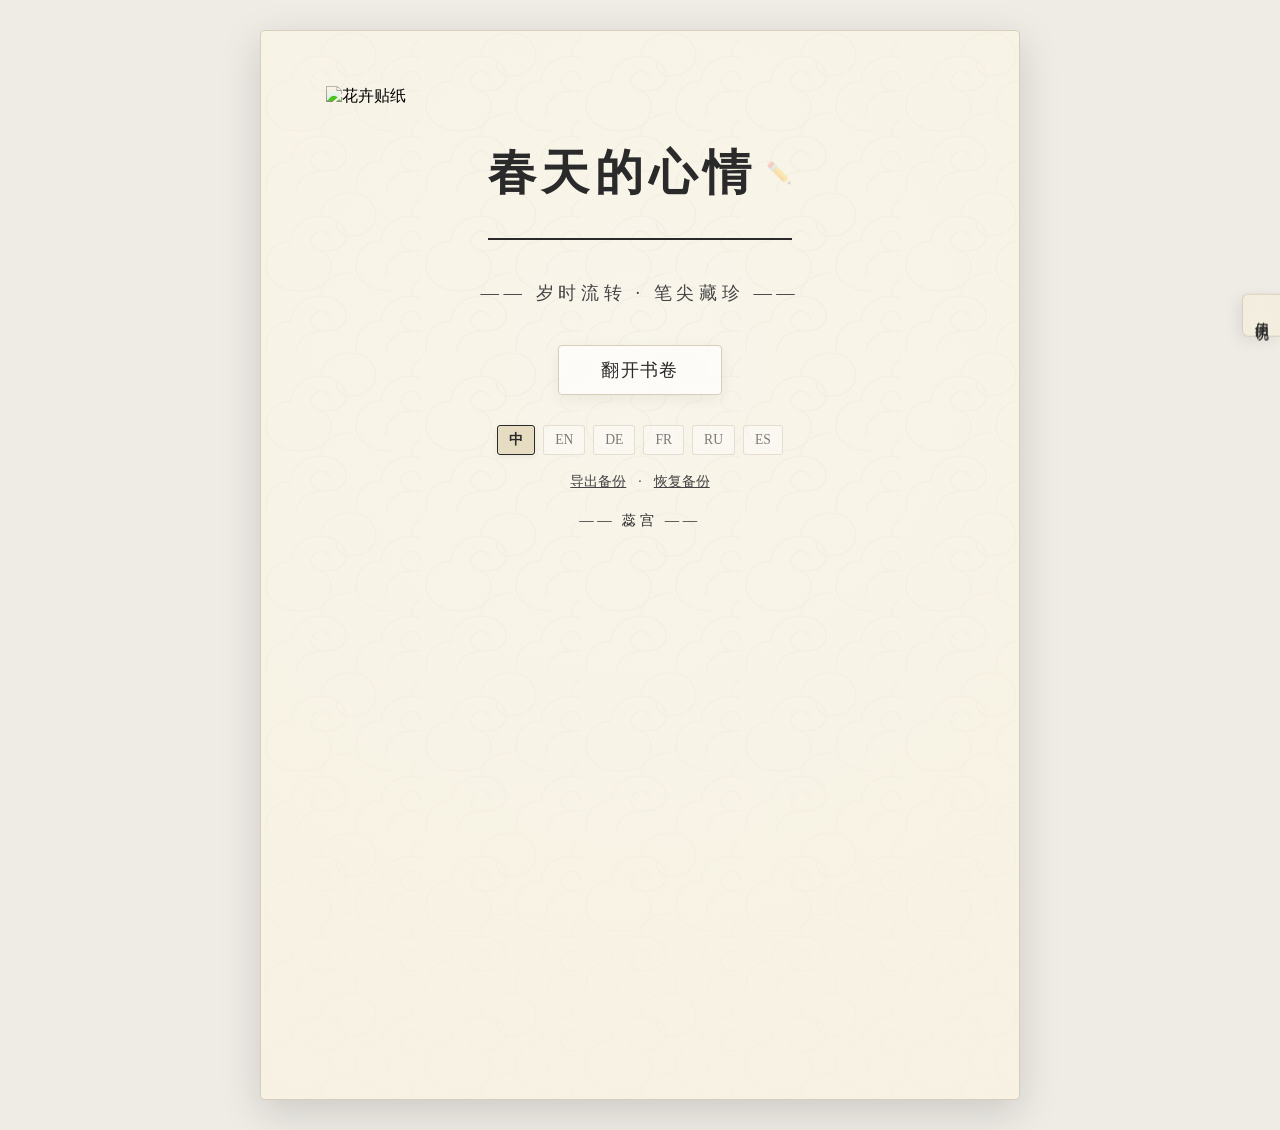
==== index.html @ 0d2e0e18 "Update print statement from 'Hello' to 'Goodbye'" ====
<!DOCTYPE html>
<html lang="zh-CN">
<head>
<link rel="manifest" href="manifest.json">
<meta name="theme-color" content="#F4EEDC">
<meta name="apple-mobile-web-app-capable" content="yes">
<meta name="apple-mobile-web-app-status-bar-style" content="black-translucent">
    <meta charset="UTF-8">
    <meta name="viewport" content="width=device-width, initial-scale=1.0">
    <title>春天的心情 · 蕊宫</title>

    <style>
:root {
    --bg-goose-yellow: #F4EEDC; 
    --text-ink: #333333;
    --sub-text: #444444;
    --line-color: #D8CEBC;
    --primary-color: #2A2A2A;
}

        body {
            background-color: #EFECE6;
            margin: 0;
            padding: 30px 20px;
            font-family: "Noto Serif SC", "Source Han Serif SC", "Songti SC", "SimSun", "Georgia", "Times New Roman", serif;
            display: flex;
            flex-direction: column;
            align-items: center;
            min-height: 100vh;
        }

        .book-sheet {
            width: 100%;
            max-width: 760px;
            min-height: 1070px;
            background-color: var(--bg-goose-yellow) !important;
            background-image: 
                radial-gradient(circle at 50% 30%, rgba(255,255,255,0.4) 0%, rgba(247,242,227,0.85) 100%),
                url("data:image/svg+xml,%3Csvg xmlns='http://www.w3.org/2000/svg' width='160' height='160' viewBox='0 0 160 160'%3E%3Cg fill='none' stroke='%23D8CEBC' stroke-width='1.2' stroke-linecap='round' stroke-linejoin='round' opacity='0.4'%3E%3Cpath d='M30,50 C30,35 45,25 60,25 C75,25 85,35 85,45 C85,55 75,60 65,60 C55,60 50,55 50,50 C50,45 55,40 60,40 C65,40 70,45 70,50 M30,50 C15,50 5,60 5,75 C5,90 20,100 40,100 C60,100 70,90 70,75 C70,68 65,62 60,60 M60,25 C60,10 75,2 90,2 C105,2 115,12 115,25 M115,25 C115,35 105,45 90,45 C80,45 75,38 75,30'/%3E%3Cpath d='M120,130 C120,115 135,105 150,105 C165,105 175,115 175,125 C175,135 165,140 155,140 C145,140 140,135 140,130 C140,125 145,120 150,120 C155,120 160,125 160,130 M120,130 C105,130 95,140 95,155 C95,170 110,180 130,180 M150,105 C150,90 165,82 180,82 M150,140 C135,140 125,150 125,165'/%3E%3Cpath d='M120,50 C120,35 135,25 150,25 C165,25 175,35 175,45 C175,55 165,60 155,60 C145,60 140,55 140,50 C140,45 145,40 150,40 C155,40 160,45 160,50 M120,50 C105,50 95,60 95,75 C95,90 110,100 130,100 M150,25 C150,10 165,2 180,2 M150,60 C135,60 125,70 125,85'/%3E%3Cpath d='M30,130 C30,115 45,105 60,105 C75,105 85,115 85,125 C85,135 75,140 65,140 C55,140 50,135 50,130 C50,125 55,120 60,120 C65,120 70,125 70,130 M30,130 C15,130 5,140 5,155 C5,170 20,180 40,180 M60,105 C60,90 75,82 90,82 M60,140 C45,140 35,150 35,165'/%3E%3C/g%3E%3C/svg%3E");
            background-repeat: repeat;
            padding: 55px 65px;
            box-shadow: 0 12px 40px rgba(0, 0, 0, 0.15);
            border: 1px solid var(--line-color);
            position: relative;
            box-sizing: border-box;
            overflow: hidden;
            display: flex;
            flex-direction: column;
            border-radius: 4px;
        }

        .page {
            position: absolute;
            top: 0;
            left: 0;
            width: 100%;
            height: 100%;
            padding: 55px 65px;
            box-sizing: border-box;
            display: none;
            flex-direction: column;
            z-index: 2;
            background: transparent;
        }

        .page.active {
            display: flex;
        }

        .corner-flower-sticker {
            position: absolute;
            pointer-events: none;
            z-index: 10;
            mix-blend-mode: multiply;
            filter: contrast(135%) brightness(108%);
            transition: all 0.3s ease;
        }

        .pos-top-right { top: -35px; right: -35px; width: 460px; transform: rotate(0deg); }
        .pos-top-left { top: -35px; left: -35px; width: 460px; transform: scaleX(-1); }
        .pos-bottom-right { bottom: -35px; right: -35px; width: 460px; transform: scaleY(-1); }
        .pos-bottom-left { bottom: -35px; left: -35px; width: 460px; transform: scale(-1, -1); }

        .cover-page {
            justify-content: center;
            align-items: center;
            text-align: center;
            position: relative;
        }

        .lang-switcher-bottom {
            margin-top: 30px;
            display: flex;
            gap: 8px;
            justify-content: center;
            z-index: 20;
        }
        
        .lang-btn {
            background: rgba(255, 255, 255, 0.35);
            border: 1px solid rgba(216, 206, 188, 0.6);
            padding: 5px 11px;
            font-size: 0.85rem;
            cursor: pointer;
            border-radius: 3px;
            font-family: inherit;
            color: rgba(68, 68, 68, 0.7);
            transition: all 0.2s;
        }
        .lang-btn:hover {
            background: rgba(255, 255, 255, 0.7);
            color: var(--primary-color);
        }
        .lang-btn.active {
            background: #E5DCC2;
            border-color: var(--primary-color);
            color: var(--primary-color);
            box-shadow: 0 2px 6px rgba(0,0,0,0.06);
            font-weight: 600;
        }

        .elegant-backup-bar {
            margin-top: 18px;
            display: flex;
            gap: 12px;
            justify-content: center;
            align-items: center;
            font-size: 0.85rem;
            z-index: 20;
            color: var(--sub-text);
        }
        .elegant-link {
            background: none;
            border: none;
            color: var(--sub-text);
            font-family: inherit;
            font-size: 0.85rem;
            cursor: pointer;
            text-decoration: underline;
            padding: 0;
            transition: opacity 0.2s;
        }
        .elegant-link:hover {
            opacity: 0.6;
        }

        .cover-title-wrapper {
            display: inline-flex;
            flex-direction: column;
            align-items: center;
            cursor: pointer;
            margin-bottom: 40px;
            padding-bottom: 10px;
            border-bottom: 2px solid var(--primary-color);
        }
        
        .cover-title-row {
            display: flex;
            align-items: center;
            gap: 10px;
        }

        .cover-title {
            font-size: 3rem;
            color: var(--primary-color);
            letter-spacing: 0.12em;
            font-weight: 600;
            outline: none;
            margin: 0;
        }

        .edit-pencil-icon {
            font-size: 1.3rem;
            opacity: 0.25;
            transition: opacity 0.3s ease, transform 0.3s ease;
        }
        .cover-title-wrapper:hover .edit-pencil-icon {
            opacity: 0.85;
            transform: scale(1.1);
        }

        .edit-hint-text {
            font-size: 0.8rem;
            color: var(--sub-text);
            opacity: 0;
            transform: translateY(-4px);
            transition: all 0.3s ease;
            letter-spacing: 0.08em;
            margin-top: 6px;
        }
        .cover-title-wrapper:hover .edit-hint-text {
            opacity: 0.8;
            transform: translateY(0);
        }

        .cover-subtitle {
            font-size: 1.15rem;
            color: var(--sub-text);
            letter-spacing: 0.25em;
            margin-bottom: 40px;
        }

        .btn-open {
            background-color: rgba(255, 255, 255, 0.65);
            backdrop-filter: blur(6px);
            -webkit-backdrop-filter: blur(6px);
            color: var(--primary-color);
            border: 1px solid var(--line-color);
            padding: 12px 42px;
            font-size: 1.1rem;
            font-family: inherit;
            border-radius: 4px;
            cursor: pointer;
            letter-spacing: 0.08em;
            box-shadow: 0 4px 15px rgba(0, 0, 0, 0.06);
            transition: all 0.3s ease;
        }
        .btn-open:hover { 
            background-color: rgba(255, 255, 255, 0.9); 
            border-color: var(--primary-color);
            box-shadow: 0 6px 20px rgba(0, 0, 0, 0.1);
        }

        .page-nav {
            display: flex;
            justify-content: space-between;
            align-items: center;
            border-bottom: 1px solid var(--line-color);
            padding-bottom: 12px;
            margin-bottom: 15px;
            position: relative;
            z-index: 15;
        }
        .nav-title {
            font-size: 1.2rem;
            color: var(--primary-color);
            font-weight: 600;
        }
        .btn-link {
            background: none;
            border: none;
            color: var(--sub-text);
            font-family: inherit;
            font-size: 0.95rem;
            cursor: pointer;
            text-decoration: underline;
        }
        .btn-link:hover { opacity: 0.7; }

        .sticker-toggle-bar {
            display: flex;
            justify-content: space-between;
            align-items: center;
            background: rgba(255, 255, 255, 0.5);
            border: 1px dashed var(--line-color);
            padding: 6px 12px;
            border-radius: 4px;
            margin-bottom: 12px;
            font-size: 0.85rem;
            position: relative;
            z-index: 20;
        }
        .sticker-toolbar {
            background: rgba(255, 255, 255, 0.85);
            border: 1px solid var(--line-color);
            padding: 10px 14px;
            border-radius: 4px;
            margin-bottom: 15px;
            position: relative;
            z-index: 20;
            font-size: 0.85rem;
            box-shadow: 0 4px 12px rgba(0,0,0,0.06);
            display: none;
        }
        .sticker-toolbar.show {
            display: block;
        }
        .sticker-options {
            display: flex;
            gap: 6px;
            flex-wrap: wrap;
            margin-top: 8px;
        }
        .sticker-thumb {
            width: 32px;
            height: 32px;
            object-fit: cover;
            border: 1px solid var(--line-color);
            border-radius: 3px;
            cursor: pointer;
            opacity: 0.6;
            transition: all 0.2s;
        }
        .sticker-thumb.active, .sticker-thumb:hover {
            opacity: 1;
            border-color: var(--primary-color);
            transform: scale(1.1);
        }
        .pos-btn {
            background: none;
            border: 1px solid var(--line-color);
            padding: 2px 6px;
            border-radius: 3px;
            cursor: pointer;
            font-size: 0.8rem;
            font-family: inherit;
            color: var(--primary-color);
        }
        .pos-btn.active, .pos-btn:hover {
            background: rgba(255, 255, 255, 0.95);
            border-color: var(--primary-color);
        }

        .index-page-content {
            flex-grow: 1;
            overflow-y: auto;
            padding-right: 5px;
            position: relative;
            z-index: 15;
        }
        .index-actions {
            margin-bottom: 20px;
            display: flex;
            justify-content: space-between;
            align-items: center;
            position: relative;
            z-index: 15;
        }
        .btn-primary {
            background-color: rgba(255, 255, 255, 0.65);
            backdrop-filter: blur(6px);
            -webkit-backdrop-filter: blur(6px);
            color: var(--primary-color);
            border: 1px solid var(--line-color);
            padding: 8px 20px;
            border-radius: 4px;
            cursor: pointer;
            font-family: inherit;
            font-size: 0.95rem;
            box-shadow: 0 2px 8px rgba(0,0,0,0.06);
            transition: all 0.2s ease;
        }
        .btn-primary:hover { 
            background-color: rgba(255, 255, 255, 0.9); 
            border-color: var(--primary-color);
        }

        .diary-catalog-item {
            padding: 14px 18px;
            margin-bottom: 12px;
            background: rgba(255, 255, 255, 0.6);
            border: 1px solid var(--line-color);
            border-radius: 4px;
            display: flex;
            justify-content: space-between;
            align-items: center;
            cursor: pointer;
            transition: all 0.2s;
        }
        .diary-catalog-item:hover {
            background: rgba(255, 255, 255, 0.9);
            transform: translateY(-1px);
            border-color: var(--primary-color);
        }
        .catalog-date {
            font-weight: bold;
            color: var(--primary-color);
            font-size: 0.95rem;
        }
        .catalog-preview {
            color: var(--text-ink);
            font-size: 0.95rem;
            overflow: hidden;
            text-overflow: ellipsis;
            white-space: nowrap;
            max-width: 380px;
            margin-left: 20px;
            flex-grow: 1;
        }

        .diary-header {
            display: flex;
            justify-content: flex-start;
            align-items: center;
            gap: 20px;
            border-bottom: 1px solid var(--line-color);
            padding-bottom: 10px;
            margin-bottom: 15px;
            position: relative;
            z-index: 15;
        }
        .editable-input {
            background: transparent;
            border: none;
            border-bottom: 1px dashed transparent;
            font-family: inherit;
            font-size: 0.95rem;
            color: var(--sub-text);
            outline: none;
            padding: 4px;
        }
        .editable-input:focus { border-bottom: 1px dashed var(--sub-text); }

        .writing-area {
            flex-grow: 1;
            position: relative;
            z-index: 15;
        }
        .diary-textarea {
            width: 100%;
            height: 500px;
            background: transparent;
            border: none;
            outline: none;
            resize: none;
            font-size: 1.1rem;
            line-height: 2.1;
            color: var(--text-ink);
            font-family: inherit;
        }

        .diary-footer {
            margin-top: 15px;
            padding-top: 15px;
            border-top: 1px dashed var(--line-color);
            display: flex;
            justify-content: space-between;
            align-items: center;
            position: relative;
            z-index: 15;
        }
        .poetry-footer { font-size: 1rem; color: var(--sub-text); font-style: italic; cursor: pointer; }
        .poetry-footer:hover { opacity: 0.7; }
        .brand-footer { font-size: 0.85rem; color: var(--primary-color); letter-spacing: 0.03em; }

        /* 静态外链式使用说明侧边栏标签样式 */
        .guide-sidebar-tab {
            position: fixed;
            right: 0;
            top: 35%;
            transform: translateY(-50%);
            background: rgba(244, 238, 220, 0.75);
            backdrop-filter: blur(8px);
            -webkit-backdrop-filter: blur(8px);
            color: var(--primary-color);
            border: 1px solid var(--line-color);
            border-right: none;
            padding: 16px 9px;
            font-size: 0.9rem;
            writing-mode: vertical-rl;
            letter-spacing: 0.15em;
            cursor: pointer;
            border-top-left-radius: 6px;
            border-bottom-left-radius: 6px;
            box-shadow: -4px 4px 15px rgba(0,0,0,0.08);
            z-index: 100;
            transition: all 0.3s ease;
            font-family: inherit;
            text-decoration: none;
            display: block;
            text-align: center;
        }
        .guide-sidebar-tab:hover {
            background: rgba(255, 255, 255, 0.95);
            padding-right: 13px;
        }
    </style>
</head>
<body>
<!-- 将容器放在这里：<body> 标签内部的合适位置 -->
    <div id="diary-content" style="display: none;">
        <!-- 这里放置您真正的日记内容 -->
        <h1>欢迎来到您的专属空间</h1>
    </div>
    <!-- 直接连接到现成的 guide.html 静态文档 -->
    <a href="guide.html" class="guide-sidebar-tab" id="guideTabLabel" target="_blank">使用说明</a>

    <div class="book-sheet">
        <img src="" alt="花卉贴纸" class="corner-flower-sticker" id="stickerImg">

        <div class="page cover-page active" id="pageCover">
            <div class="cover-title-wrapper" title="点击即可修改标题">
                <div class="cover-title-row">
                    <h1 class="cover-title" id="coverTitle" contenteditable="true">春天的心情</h1>
                    <span class="edit-pencil-icon">✏️</span>
                </div>
                <span class="edit-hint-text" id="editHintText">（点击标题可修改）</span>
            </div>

            <div class="cover-subtitle" id="coverSubtitle">—— 岁时流转 · 笔尖藏珍 ——</div>
            <button class="btn-open" id="btnOpenText" onclick="goToPage('pageIndex')">翻开书卷</button>
            
            <div class="lang-switcher-bottom">
                <button class="lang-btn active" onclick="switchLanguage('zh', this)">中</button>
                <button class="lang-btn" onclick="switchLanguage('en', this)">EN</button>
                <button class="lang-btn" onclick="switchLanguage('de', this)">DE</button>
                <button class="lang-btn" onclick="switchLanguage('fr', this)">FR</button>
                <button class="lang-btn" onclick="switchLanguage('ru', this)">RU</button>
                <button class="lang-btn" onclick="switchLanguage('es', this)">ES</button>
            </div>

            <div class="elegant-backup-bar">
                <button class="elegant-link" onclick="exportDiaryData()" id="btnExportData">导出备份</button>
                <span>·</span>
                <label for="importFile" class="elegant-link" id="btnImportDataLabel" style="cursor: pointer;">恢复备份</label>
                <input type="file" id="importFile" accept=".json" style="display: none;" onchange="importDiaryData(event)">
                </div>
            
            <div style="margin-top: 20px; font-size: 0.9rem; color: var(--primary-color); letter-spacing: 0.25em;" id="coverBrand">—— 蕊宫 ——</div>
        </div>

        <div class="page" id="pageIndex">
            <div class="page-nav">
                <span class="nav-title" id="indexTitleText">目录与过往藏珍</span>
                <button class="btn-link" id="btnCloseBook" onclick="goToPage('pageCover')">合上书封</button>
            </div>
            <div class="index-actions">
                <button class="btn-link" id="btnBackToMonths" onclick="renderMonthCatalog()" style="display: none; font-size: 0.95rem;">← 返回月份目录</button>
                <span id="currentMonthIndicator" style="font-size: 0.95rem; font-weight: 600; color: var(--primary-color);"></span>
                <button class="btn-primary" id="btnNewDiary" onclick="openNewDiary()">+ 书写新日记</button>
            </div>
            <div class="index-page-content" id="catalogList"></div>

            <div style="text-align: center; font-size: 0.85rem; color: var(--primary-color); letter-spacing: 0.15em; margin-top: 10px;" id="indexBrandText">—— 蕊宫 ——</div>
        </div>

        <div class="page" id="pageWrite">
            <div class="page-nav">
                <span class="nav-title" id="writePageTitle">落笔生花</span>
                <button class="btn-link" id="btnBackCatalog" onclick="handleBackFromWrite()">返回目录</button>
            </div>
            
            <div class="sticker-toggle-bar">
                <span id="stickerStatusHint">🌸 当前已贴上精致花卉装饰</span>
                <button class="btn-link" onclick="toggleStickerToolbar()" id="btnToggleSticker" style="font-size: 0.85rem;">更换/调整贴纸</button>
            </div>

            <div class="sticker-toolbar" id="stickerToolbarPanel">
                <div style="display: flex; justify-content: space-between; align-items: center; margin-bottom: 6px;">
                    <span id="labelStickerPick" style="font-weight: 600;">🌸 选择贴纸：</span>
                    <button class="btn-link" onclick="toggleStickerToolbar()" id="btnCloseStickerPanel" style="font-size: 0.8rem;">完成/收起</button>
                </div>
                <div class="sticker-options" id="stickerThumbnails"></div>
                <div style="display: flex; align-items: center; gap: 8px; margin-top: 10px; border-top: 1px dashed var(--line-color); padding-top: 6px;">
                    <span id="labelStickerPos">贴纸角位：</span>
                    <button class="pos-btn" onclick="setStickerPosition('top-right')" id="posTR">右上</button>
                    <button class="pos-btn" onclick="setStickerPosition('top-left')" id="posTL">左上</button>
                    <button class="pos-btn" onclick="setStickerPosition('bottom-right')" id="posBR">右下</button>
                    <button class="pos-btn" onclick="setStickerPosition('bottom-left')" id="posBL">左下</button>
                </div>
            </div>

            <header class="diary-header">
                <input type="text" class="editable-input" id="inputLocation" value="纽比贝格" style="width: 110px;">
                <input type="date" class="editable-input" id="inputDate" style="width: 135px;">
                <input type="text" class="editable-input" id="inputWeather" value="" style="width: 160px;">
            </header>

            <main class="writing-area">
                <textarea class="diary-textarea" id="textareaContent" placeholder="在此落笔，记录节气与心境……"></textarea>
            </main>

            <footer class="diary-footer">
                <button class="btn-link" id="btnDelete" style="color: var(--sub-text);" onclick="deleteCurrentDiary()">删除这篇</button>
                <div class="poetry-footer" id="poetryFooterText" onclick="setRandomPoetry()" title="点击切换一首春日诗词">“等闲识得东风面，万紫千红总是春。”</div>
                <div class="brand-footer" id="writeBrandText">—— 蕊宫 ——</div>
                <button class="btn-primary" id="btnSaveRecord" onclick="saveAndReturnIndex()" style="padding: 6px 16px; font-size: 0.9rem;">保存收录</button>
            </footer>
        </div>
    </div>

    <script>
        let editingDate = null;
        let currentViewingMonth = null; 
        let currentStickerSrc = 'image/flower1.jpg';
        let currentStickerPos = 'top-right';
        let currentPoetryIndex = 0; 
        let fileHandle = null;


        window.addEventListener('DOMContentLoaded', () => {
            // 如果本地还没有日记数据，则尝试从隐藏的 #diary-content 容器中读取并初始化
            if (!localStorage.getItem('ruigong_princess_diaries')) {
                const hiddenDiv = document.getElementById('diary-content');
                if (hiddenDiv) {
                    const initialText = hiddenDiv.innerHTML.trim();
                    // 如果容器内有实际内容，则写入 localStorage
                    if (initialText) {
                        localStorage.setItem('ruigong_princess_diaries', initialText);
                    }
                }
            }
        });
        const flowerList = [
            'image/flower1.jpg', 'image/flower2.jpg', 'image/flower3.jpg', 'image/flower4.jpg',
            'image/flower5.jpg', 'image/flower6.jpg', 'image/flower7.jpg', 'image/flower8.jpg',
            'image/flower9.jpg', 'image/flower10.jpg', 'image/flower11.jpg'
        ];

        const springPoetries = [
            {
                zh: "“等闲识得东风面，万紫千红总是春。”",
                en: "“Recognizing the east wind's face with ease, a myriad of purples and reds always mean spring.”",
                de: "“Leicht erkennt man das Gesicht des Ostwinds, ein Meer von Farben ist stets der Frühling.”",
                fr: "“Reconnaissant aisément le visage du vent d'est, une myriade de couleurs est toujours le printemps.”",
                ru: "“Легко узнать лицо восточного ветра, мириады красок — это всегда весна.”",
                es: "“Reconociendo fácilmente la cara del viento del este, una miríada de púrpuras y rojos siempre significan primavera.”"
            },
            {
                zh: "“胜日寻芳泗水滨，无边光景一时新。”",
                en: "“Seeking blossoms by the river on a lovely day, the boundless scenery is suddenly renewed.”",
                de: "“An einem schönen Tag am Fluss nach Blüten suchend, erneuert sich die unendliche Landschaft auf einmal.”",
                fr: "“Cherchant des fleurs au bord de la rivière par une belle journée, le paysage infini est soudain renouvelé.”",
                ru: "“В прекрасный день ищу цветы у реки, бескрайние пейзажи внезапно обновляются.”",
                es: "“Buscando flores junto al río en un día encantador, el paisaje sin límites se renueva de repente.”"
            },
            {
                zh: "“竹外桃花三两枝，春江水暖鸭先知。”",
                en: "“Two or three peach branches outside the bamboo, ducks are the first to know the spring river's warmth.”",
                de: "“Zwei oder drei Pfirsichzweige hinter dem Bambus, die Enten spüren als Erste die Wärme des Flusses.”",
                fr: "“Deux ou trois branches de pêcher derrière les bambous, les canards sentent les premiers la chaleur de l'eau.”",
                ru: "“Две-три ветки персика за бамбуком, утки первыми узнают тепло весенней реки.”",
                es: "“Dos o tres ramas de durazno fuera del bambú, los patos son los primeros en conocer la calidez del río.”"
            }
        ];

        function updatePoetryDisplay() {
            if (currentPoetryIndex >= 0 && currentPoetryIndex < springPoetries.length) {
                document.getElementById('poetryFooterText').innerText = springPoetries[currentPoetryIndex][currentLang];
            }
        }

        function setRandomPoetry() {
            currentPoetryIndex = Math.floor(Math.random() * springPoetries.length);
            updatePoetryDisplay();
        }

        const translations = {
            zh: {
                title: "春天的心情",
                editHint: "（点击标题可修改）",
                subtitle: "—— 岁时流转 · 笔尖藏珍 ——",
                openBtn: "翻开书卷",
                indexTitle: "目录与过往藏珍",
                closeBook: "合上书封",
                newDiary: "+ 书写新日记",
                writeTitle: "落笔生花",
                backCatalog: "返回目录",
                backMonths: "← 返回月份目录",
                stickerHint: "🌸 当前已贴上精致花卉装饰",
                toggleSticker: "更换/调整贴纸",
                stickerPick: "🌸 选择贴纸：",
                stickerPos: "贴纸角位：",
                closePanel: "完成/收起",
                posTR: "右上", posTL: "左上", posBR: "右下", posBL: "左下",
                defaultLocation: "纽比贝格",
                defaultWeather: "立春 · 晴 24°C",
                placeholder: "在此落笔，记录节气与心境……",
                saveBtn: "保存收录",
                deleteBtn: "删除这篇",
                brandText: "—— 蕊宫 ——",
                emptyCatalog: "书卷尚为空白，点击上方“书写新日记”开启第一页吧。",
                alertDateContent: "请填写日期与日记正文。",
                alertExists: "该日期的日记已存在，请直接在目录点击修改。",
                alertSuccess: "已成功收录至蕊宫目录",
                confirmDelete: "确定要删去这篇藏珍吗？",
                monthEntriesUnit: count => `收录有 ${count} 篇春日日记`,
                clickEnter: "点击进入 >",
                exportBtn: "导出备份",
                importBtn: "恢复备份",
                bindLocalFile: "绑定本地手稿",
                bindMsg: "本地手稿连接已建立，所有书写将自动持久化。",
                backupSuccess: "备份恢复成功！页面即将刷新。",
                backupError: "文件格式错误，无法恢复备份！",
                guideTab: "使用说明"
            },
            en: {
                title: "Spring Mood",
                editHint: "(Click title to edit)",
                subtitle: "Seasons Flow · Treasures in Pen",
                openBtn: "Open Book",
                indexTitle: "Catalog & Past Treasures",
                closeBook: "Close Cover",
                newDiary: "+ Write New Diary",
                writeTitle: "Inking Blossoms",
                backCatalog: "Back to Catalog",
                backMonths: "← Back to Months",
                stickerHint: "🌸 Floral sticker applied",
                toggleSticker: "Change/Adjust Sticker",
                stickerPick: "🌸 Select Sticker:",
                stickerPos: "Sticker Corner:",
                closePanel: "Done",
                posTR: "Top-Right", posTL: "Top-Left", posBR: "Bottom-Right", posBL: "Bottom-Left",
                defaultLocation: "Neubiberg",
                defaultWeather: "Spring · Sunny 24°C",
                placeholder: "Write down your solar terms and moods here...",
                saveBtn: "Save & Record",
                deleteBtn: "Delete Entry",
                brandText: "—— Rui Palace ——",
                emptyCatalog: "The book is blank. Click '+ Write New Diary' above to start.",
                alertDateContent: "Please fill in the date and diary content.",
                alertExists: "A diary for this date already exists.",
                alertSuccess: "Successfully recorded into Rui Palace catalog.",
                confirmDelete: "Are you sure you want to delete this treasure?",
                monthEntriesUnit: count => `${count} spring entries recorded`,
                clickEnter: "View >",
                exportBtn: "Export Backup",
                importBtn: "Restore Backup",
                bindLocalFile: "Bind Local Manuscript",
                bindMsg: "File connection established! All writings will be automatically persisted.",
                backupSuccess: "Backup restored successfully! Page is refreshing.",
                backupError: "Invalid file format, cannot restore backup!",
                guideTab: "Instructions"
            },
            de: {
                title: "Frühlingsstimmung",
                editHint: "(Titel zum Bearbeiten anklicken)",
                subtitle: "Jahreszeiten im Fluss · Kostbarkeiten der Feder",
                openBtn: "Buch öffnen",
                indexTitle: "Katalog & Vergangene Schätze",
                closeBook: "Umschlag schließen",
                newDiary: "+ Neues Tagebuch",
                writeTitle: "Blühende Zeilen",
                backCatalog: "Zurück zum Katalog",
                backMonths: "← Zurück zu den Monaten",
                stickerHint: "🌸 Filigraner Blumenaufkleber angebracht",
                toggleSticker: "Aufkleber wechseln/anpassen",
                stickerPick: "🌸 Aufkleber wählen:",
                stickerPos: "Aufkleber-Ecke:",
                closePanel: "Fertig / Schließen",
                posTR: "Oben-Rechts", posTL: "Oben-Links", posBR: "Unten-Rechts", posBL: "Unten-Links",
                defaultLocation: "Neubiberg",
                defaultWeather: "Frühling · Sonnig 24°C",
                placeholder: "Schreiben Sie hier Ihre Gedanken und Jahreszeiten nieder...",
                saveBtn: "Speichern",
                deleteBtn: "Eintrag löschen",
                brandText: "—— Rui Palast ——",
                emptyCatalog: "Das Buch ist noch leer. Klicken Sie oben auf „Neues Tagebuch“, um die erste Seite zu beginnen.",
                alertDateContent: "Bitte füllen Sie Datum und Inhalt aus.",
                alertExists: "Ein Eintrag für dieses Datum existiert bereits. Bitte bearbeiten Sie ihn direkt im Katalog.",
                alertSuccess: "Erfolgreich in den Rui-Palast-Katalog aufgenommen.",
                confirmDelete: "Möchten Sie diesen Schatz wirklich löschen?",
                monthEntriesUnit: count => `${count} FrühlingsEinträge vorhanden`,
                clickEnter: "Anzeigen >",
                exportBtn: "Backup exportieren",
                importBtn: "Backup wiederherstellen",
                bindLocalFile: "Lokales Manuskript binden",
                bindMsg: "Verbindung zum lokalen Manuskript hergestellt. Alle Änderungen werden automatisch gespeichert.",
                backupSuccess: "Backup erfolgreich wiederhergestellt! Die Seite wird aktualisiert.",
                backupError: "Ungültiges Dateiformat, Backup konnte nicht wiederhergestellt werden!",
                guideTab: "Anleitung"
            },
            fr: {
                title: "Humeur de Printemps",
                editHint: "(Cliquez pour modifier le titre)",
                subtitle: "Flux des Saisons · Trésors de la Plume",
                openBtn: "Ouvrir le Livre",
                indexTitle: "Catalogue & Trésors Passés",
                closeBook: "Fermer la Couverture",
                newDiary: "+ Nouveau Journal",
                writeTitle: "Écrire en Fleurs",
                backCatalog: "Retour au Catalogue",
                backMonths: "← Retour aux Mois",
                stickerHint: "🌸 Décoration florale appliquée",
                toggleSticker: "Changer / Ajuster l'autocollant",
                stickerPick: "🌸 Choisir un autocollant :",
                stickerPos: "Position du coin :",
                closePanel: "Terminé",
                posTR: "Haut-Droite", posTL: "Haut-Gauche", posBR: "Bas-Droite", posBL: "Bas-Gauche",
                defaultLocation: "Neubiberg",
                defaultWeather: "Printemps · Ensoleillé 24°C",
                placeholder: "Écrivez ici vos impressions et termes solaires...",
                saveBtn: "Enregistrer",
                deleteBtn: "Supprimer",
                brandText: "—— Palais Rui ——",
                emptyCatalog: "Le livre est encore vide. Cliquez ci-dessus sur « Nouveau Journal » pour commencer.",
                alertDateContent: "Veuillez remplir la date et le contenu.",
                alertExists: "Un journal existe déjà pour cette date. Modifiez-le directement dans le catalogue.",
                alertSuccess: "Enregistré avec succès dans le catalogue du Palais Rui.",
                confirmDelete: "Êtes-vous sûr de vouloir supprimer ce trésor ?",
                monthEntriesUnit: count => `${count} entrées de printemps enregistrées`,
                clickEnter: "Voir >",
                exportBtn: "Exporter la sauvegarde",
                importBtn: "Restaurer la sauvegarde",
                bindLocalFile: "Lier le manuscrit local",
                bindMsg: "Connexion au manuscrit établie. Toutes les modifications seront enregistrées automatiquement.",
                backupSuccess: "Sauvegarde restaurée avec succès ! Actualisation en cours.",
                backupError: "Format de fichier invalide, échec de la restauration !",
                guideTab: "Guide"
            },
            ru: {
                title: "Весеннее Настроение",
                editHint: "(Нажмите, чтобы изменить название)",
                subtitle: "Круговорот Сезонов · Сокровища Пера",
                openBtn: "Открыть Книгу",
                indexTitle: "Каталог и Прошлые Записи",
                closeBook: "Закрыть Обложку",
                newDiary: "+ Новая Запись",
                writeTitle: "Цветущие Строки",
                backCatalog: "Назад к Каталогу",
                backMonths: "← Назад к Месяцам",
                stickerHint: "🌸 Цветочная наклейка добавлена",
                toggleSticker: "Сменить / Настроить наклейку",
                stickerPick: "🌸 Выберите наклейку:",
                stickerPos: "Угол размещения:",
                closePanel: "Готово",
                posTR: "Вверху-Справа", posTL: "Вверху-Слева", posBR: "Внизу-Справа", posBL: "Внизу-Слева",
                defaultLocation: "Нойбиберг",
                defaultWeather: "Весна · Солнечно 24°C",
                placeholder: "Пишите здесь свои мысли и настроения...",
                saveBtn: "Сохранить",
                deleteBtn: "Удалить запись",
                brandText: "Дворец Руй · Лин Си Цзянь",
                emptyCatalog: "Книга пока пуста. Нажмите «Новая Запись», чтобы начать первую страницу.",
                alertDateContent: "Пожалуйста, заполните дату и текст дневника.",
                alertExists: "Запись на эту дату уже существует. Отредактируйте её в каталоге.",
                alertSuccess: "Успешно записано в каталог Дворца Руй.",
                confirmDelete: "Вы уверены, что хотите удалить эту сокровищницу?",
                monthEntriesUnit: count => `Записано весенних страниц: ${count}`,
                clickEnter: "Смотреть >",
                exportBtn: "Экспорт бэкапа",
                importBtn: "Импорт бэкапа",
                bindLocalFile: "Привязать рукопись",
                bindMsg: "Связь с локальным файлом установлена. Все записи сохраняются автоматически.",
                backupSuccess: "Бэкап успешно восстановлен! Страница обновляется.",
                backupError: "Неверный формат файла, не удалось восстановить бэкап!",
                guideTab: "Справка"
            },
            es: {
                title: "Humor de Primavera",
                editHint: "(Haz clic para editar el título)",
                subtitle: "Fluido de Estaciones · Tesoros de la Pluma",
                openBtn: "Abrir Libro",
                indexTitle: "Catálogo y Tesoros Pasados",
                closeBook: "Cerrar Portada",
                newDiary: "+ Nuevo Diario",
                writeTitle: "Escribir con Flores",
                backCatalog: "Volver al Catálogo",
                backMonths: "← Volver a Meses",
                stickerHint: "🌸 Pegatina floral aplicada",
                toggleSticker: "Cambiar / Ajustar pegatina",
                stickerPick: "🌸 Seleccionar pegatina:",
                stickerPos: "Esquina de la pegatina:",
                closePanel: "Listo",
                posTR: "Arriba-Der", posTL: "Arriba-Izq", posBR: "Abajo-Der", posBL: "Abajo-Izq",
                defaultLocation: "Neubiberg",
                defaultWeather: "Primavera · Soleado 24°C",
                placeholder: "Escribe aquí tus estados de ánimo y términos solares...",
                saveBtn: "Guardar",
                deleteBtn: "Eliminar entrada",
                brandText: "—— Palacio Rui ——",
                emptyCatalog: "El libro está en blanco. Haz clic arriba en '+ Nuevo Diario' para empezar.",
                alertDateContent: "Por favor, completa la fecha y el contenido del diario.",
                alertExists: "Ya existe un diario para esta fecha. Edítalo directamente en el catálogo.",
                alertSuccess: "Registrado con éxito en el catálogo del Palacio Rui.",
                confirmDelete: "¿Estás seguro de que deseas eliminar este tesoro?",
                monthEntriesUnit: count => `${count} entradas de primavera registradas`,
                clickEnter: "Ver >",
                exportBtn: "Exportar copia",
                importBtn: "Restaurar copia",
                bindLocalFile: "Vincular manuscrito",
                bindMsg: "Conexión de archivo establecida. Todos los escritos se guardarán automáticamente.",
                backupSuccess: "¡Copia de seguridad restaurada con éxito! La página se recargará.",
                backupError: "¡Formato de archivo erróneo, no se pudo restaurar!",
                guideTab: "Guía"
            }
        };

        let currentLang = 'zh';

        function switchLanguage(lang, btnElement) {
            currentLang = lang;
            document.querySelectorAll('.lang-btn').forEach(btn => btn.classList.remove('active'));
            if (btnElement) {
                btnElement.classList.add('active');
            } else {
                const targetBtn = Array.from(document.querySelectorAll('.lang-btn'))
                    .find(b => b.getAttribute('onclick') && b.getAttribute('onclick').includes(`('${lang}'`));
                if (targetBtn) targetBtn.classList.add('active');
            }
            updatePageTexts();
        }

        function updatePageTexts() {
            const t = translations[currentLang];
            if (!t) return;

            document.getElementById('coverTitle').innerText = t.title;
            document.getElementById('editHintText').innerText = t.editHint;
            document.getElementById('coverSubtitle').innerText = t.subtitle;
            document.getElementById('btnOpenText').innerText = t.openBtn;
            document.getElementById('indexTitleText').innerText = t.indexTitle;
            document.getElementById('btnCloseBook').innerText = t.closeBook;
            document.getElementById('btnNewDiary').innerText = t.newDiary;
            document.getElementById('writePageTitle').innerText = t.writeTitle;
            document.getElementById('btnBackCatalog').innerText = t.backCatalog;
            document.getElementById('btnBackToMonths').innerText = t.backMonths;
            document.getElementById('stickerStatusHint').innerText = t.stickerHint;
            document.getElementById('btnToggleSticker').innerText = t.toggleSticker;
            document.getElementById('labelStickerPick').innerText = t.stickerPick;
            document.getElementById('labelStickerPos').innerText = t.stickerPos;
            document.getElementById('btnCloseStickerPanel').innerText = t.closePanel;
            document.getElementById('posTR').innerText = t.posTR;
            document.getElementById('posTL').innerText = t.posTL;
            document.getElementById('posBR').innerText = t.posBR;
            document.getElementById('posBL').innerText = t.posBL;
            document.getElementById('textareaContent').placeholder = t.placeholder;
            document.getElementById('btnSaveRecord').innerText = t.saveBtn;
            document.getElementById('btnDelete').innerText = t.deleteBtn;
            document.getElementById('coverBrand').innerText = t.brandText;
            document.getElementById('indexBrandText').innerText = t.brandText;
            document.getElementById('writeBrandText').innerText = t.brandText;

            document.getElementById('btnExportData').innerText = t.exportBtn;
            document.getElementById('btnImportDataLabel').innerText = t.importBtn;
            document.getElementById('saveButton').innerText = t.bindLocalFile;
            document.getElementById('guideTabLabel').innerText = t.guideTab;

            if (!editingDate) {
                const locInput = document.getElementById('inputLocation');
                if (locInput) locInput.value = t.defaultLocation;
                const weaInput = document.getElementById('inputWeather');
                if (weaInput) weaInput.value = t.defaultWeather;
            }

            updatePoetryDisplay();
            
            if (currentViewingMonth) {
                renderDateCatalog(currentViewingMonth);
            } else {
                renderMonthCatalog();
            }
        }

        window.onload = function() {
            initStickerThumbnails();
            renderMonthCatalog();
            goToPage('pageCover');

            
        };

        function toggleStickerToolbar() {
            const panel = document.getElementById('stickerToolbarPanel');
            panel.classList.toggle('show');
        }

        function initStickerThumbnails() {
            const container = document.getElementById('stickerThumbnails');
            container.innerHTML = flowerList.map((src, index) => `
                <img src="${src}" class="sticker-thumb ${src === currentStickerSrc ? 'active' : ''}" onclick="selectStickerImage('${src}')" title="flower${index+1}" alt="flower${index+1}">
            `).join('');
        }

        function selectStickerImage(src) {
            currentStickerSrc = src;
            document.querySelectorAll('.sticker-thumb').forEach(thumb => {
                if(thumb.getAttribute('src') === src) {
                    thumb.classList.add('active');
                } else {
                    thumb.classList.remove('active');
                }
            });
            updateStickerDisplay();
            document.getElementById('stickerToolbarPanel').classList.remove('show');
        }

        function setStickerPosition(pos) {
            currentStickerPos = pos;
            ['posTR', 'posTL', 'posBR', 'posBL'].forEach(id => document.getElementById(id).classList.remove('active'));
            
            if(pos === 'top-right') document.getElementById('posTR').classList.add('active');
            if(pos === 'top-left') document.getElementById('posTL').classList.add('active');
            if(pos === 'bottom-right') document.getElementById('posBR').classList.add('active');
            if(pos === 'bottom-left') document.getElementById('posBL').classList.add('active');

            updateStickerDisplay();
            document.getElementById('stickerToolbarPanel').classList.remove('show');
        }

        function updateStickerDisplay() {
            const sticker = document.getElementById('stickerImg');
            sticker.style.display = 'block';
            sticker.src = currentStickerSrc;
            sticker.className = `corner-flower-sticker pos-${currentStickerPos}`;
            sticker.style.transform = 'none';
        }

        function goToPage(pageId) {
            document.querySelectorAll('.page').forEach(p => p.classList.remove('active'));
            document.getElementById(pageId).classList.add('active');

            const sticker = document.getElementById('stickerImg');

            if (pageId === 'pageCover') {
                sticker.style.display = 'block';
                sticker.src = 'image/flower1.jpg';
                sticker.className = 'corner-flower-sticker pos-top-right';
                sticker.style.width = '460px';
                sticker.style.transform = 'none';
            } else if (pageId === 'pageIndex') {
                sticker.style.display = 'block';
                sticker.src = 'image/flower11.jpg';
                sticker.className = 'corner-flower-sticker';
                sticker.style.bottom = '-35px';
                sticker.style.right = '-35px';
                sticker.style.width = '560px';
                sticker.style.transform = 'none'; 
                renderMonthCatalog();
            }
        }

        function openNewDiary() {
            editingDate = null;
            const t = translations[currentLang];
            const today = new Date().toISOString().split('T')[0];
            document.getElementById('inputDate').value = today;
            document.getElementById('inputDate').disabled = false;
            document.getElementById('inputLocation').value = t.defaultLocation;
            document.getElementById('inputWeather').value = t.defaultWeather;
            document.getElementById('textareaContent').value = "";
            document.getElementById('stickerToolbarPanel').classList.remove('show');

            setRandomPoetry();

            currentStickerSrc = flowerList[Math.floor(Math.random() * flowerList.length)];
            currentStickerPos = 'top-right';

            initStickerThumbnails();
            setStickerPosition('top-right');

            document.querySelectorAll('.page').forEach(p => p.classList.remove('active'));
            document.getElementById('pageWrite').classList.add('active');
        }

        function openExistingDiary(date) {
            editingDate = date;
            let entries = JSON.parse(localStorage.getItem('ruigong_princess_diaries') || '[]');
            const target = entries.find(item => item.date === date);
            
            if(target) {
                document.getElementById('inputDate').value = target.date;
                document.getElementById('inputDate').disabled = true;
                document.getElementById('inputLocation').value = target.location || translations[currentLang].defaultLocation;
                document.getElementById('inputWeather').value = target.weather || '';
                document.getElementById('textareaContent').value = target.content;
                document.getElementById('stickerToolbarPanel').classList.remove('show');

                if (target.poetryIndex !== undefined) {
                    currentPoetryIndex = target.poetryIndex;
                    updatePoetryDisplay();
                } else if (target.poetry) {
                    document.getElementById('poetryFooterText').innerText = target.poetry;
                    currentPoetryIndex = -1;
                } else {
                    setRandomPoetry();
                }

                currentStickerSrc = target.stickerSrc || 'image/flower2.jpg';
                currentStickerPos = target.stickerPos || 'top-right';

                initStickerThumbnails();
                setStickerPosition(currentStickerPos);

                document.querySelectorAll('.page').forEach(p => p.classList.remove('active'));
                document.getElementById('pageWrite').classList.add('active');
            }
        }

        async function saveAndReturnIndex() {
            const t = translations[currentLang];
            const date = document.getElementById('inputDate').value;
            const location = document.getElementById('inputLocation').value;
            const weather = document.getElementById('inputWeather').value;
            const content = document.getElementById('textareaContent').value;
            const poetry = document.getElementById('poetryFooterText').innerText;

            if (!date || !content) {
                alert(t.alertDateContent);
                return;
            }

            let entries = JSON.parse(localStorage.getItem('ruigong_princess_diaries') || '[]');
            
            if (editingDate) {
                const idx = entries.findIndex(item => item.date === editingDate);
                if(idx >= 0) {
                    entries[idx].location = location;
                    entries[idx].weather = weather;
                    entries[idx].content = content;
                    entries[idx].poetry = poetry;
                    entries[idx].poetryIndex = currentPoetryIndex;
                    entries[idx].stickerSrc = currentStickerSrc;
                    entries[idx].stickerPos = currentStickerPos;
                }
            } else {
                if(entries.some(item => item.date === date)) {
                    alert(t.alertExists);
                    return;
                }
                entries.push({ 
                    date, 
                    location,
                    weather, 
                    content,
                    poetry,
                    poetryIndex: currentPoetryIndex,
                    stickerSrc: currentStickerSrc,
                    stickerPos: currentStickerPos
                });
            }

            entries.sort((a, b) => new Date(b.date) - new Date(a.date));
            const dataString = JSON.stringify(entries);
            localStorage.setItem('ruigong_princess_diaries', dataString);

          

            alert(t.alertSuccess);

            if (editingDate) {
                currentViewingMonth = editingDate.substring(0, 7);
                renderDateCatalog(currentViewingMonth);
            } else {
                currentViewingMonth = date.substring(0, 7);
                renderDateCatalog(currentViewingMonth);
            }
            document.querySelectorAll('.page').forEach(p => p.classList.remove('active'));
            document.getElementById('pageIndex').classList.add('active');
        }

        async function deleteCurrentDiary() {
            const t = translations[currentLang];
            const dateToDelete = editingDate || document.getElementById('inputDate').value;
            
            if(!dateToDelete) return;

            if(confirm(t.confirmDelete)) {
                let entries = JSON.parse(localStorage.getItem('ruigong_princess_diaries') || '[]');
                entries = entries.filter(item => item.date !== dateToDelete);
                const dataString = JSON.stringify(entries);
                localStorage.setItem('ruigong_princess_diaries', dataString);

                
                
                const month = dateToDelete.substring(0, 7);
                editingDate = null;
                
                renderDateCatalog(month);
                document.querySelectorAll('.page').forEach(p => p.classList.remove('active'));
                document.getElementById('pageIndex').classList.add('active');
            }
        }

        function handleBackFromWrite() {
            if (currentViewingMonth) {
                renderDateCatalog(currentViewingMonth);
            } else {
                renderMonthCatalog();
            }
            goToPage('pageIndex');
        }

        function getLocalizedMonthName(year, month) {
            const mIndex = parseInt(month) - 1;
            if (currentLang === 'en') {
                const names = ["January", "February", "March", "April", "May", "June", "July", "August", "September", "October", "November", "December"];
                return `${names[mIndex]} ${year}`;
            } else if (currentLang === 'de') {
                const names = ["Januar", "Februar", "März", "April", "Mai", "Juni", "Juli", "August", "September", "Oktober", "November", "Dezember"];
                return `${names[mIndex]} ${year}`;
            } else if (currentLang === 'fr') {
                const names = ["Janvier", "Février", "Mars", "Avril", "Mai", "Juin", "Juillet", "Août", "Septembre", "Octobre", "Novembre", "Décembre"];
                return `${names[mIndex]} ${year}`;
            } else if (currentLang === 'ru') {
                const names = ["Январь", "Февраль", "Март", "Апрель", "Май", "Июнь", "Июль", "Август", "Сентябрь", "Октябрь", "Ноябрь", "Декабрь"];
                return `${names[mIndex]} ${year}`;
            } else if (currentLang === 'es') {
                const names = ["Enero", "Febrero", "Marzo", "Abril", "Mayo", "Junio", "Julio", "Agosto", "Septiembre", "Octubre", "Noviembre", "Diciembre"];
                return `${names[mIndex]} de ${year}`;
            }
            return `${year}年 ${parseInt(month)}月`;
        }

        function renderMonthCatalog() {
            currentViewingMonth = null;
            document.getElementById('btnBackToMonths').style.display = 'none';
            document.getElementById('currentMonthIndicator').innerText = '';

            const t = translations[currentLang];
            const catalogContainer = document.getElementById('catalogList');
            let entries = JSON.parse(localStorage.getItem('ruigong_princess_diaries') || '[]');
            
            if (entries.length === 0) {
                catalogContainer.innerHTML = `<div style="color: var(--sub-text); text-align: center; margin-top: 100px;">${t.emptyCatalog}</div>`;
                return;
            }

            let monthsMap = {};
            entries.forEach(e => {
                if (e.date && e.date.length >= 7) {
                    let m = e.date.substring(0, 7);
                    if (!monthsMap[m]) monthsMap[m] = 0;
                    monthsMap[m]++;
                }
            });

            let sortedMonths = Object.keys(monthsMap).sort((a, b) => b.localeCompare(a));

            catalogContainer.innerHTML = sortedMonths.map(m => {
                let [year, month] = m.split('-');
                let monthLabel = getLocalizedMonthName(year, month);

                return `
                    <div class="diary-catalog-item" onclick="renderDateCatalog('${m}')">
                        <div class="catalog-date">🌸 ${monthLabel}</div>
                        <div class="catalog-preview" style="color: var(--sub-text);">${t.monthEntriesUnit(monthsMap[m])}</div>
                        <div style="font-size:0.85rem; color:var(--primary-color);">${t.clickEnter}</div>
                    </div>
                `;
            }).join('');
        }

        function renderDateCatalog(monthStr) {
            currentViewingMonth = monthStr;
            document.getElementById('btnBackToMonths').style.display = 'inline-block';
            
            let [year, month] = monthStr.split('-');
            document.getElementById('currentMonthIndicator').innerText = getLocalizedMonthName(year, month);

            const catalogContainer = document.getElementById('catalogList');
            let entries = JSON.parse(localStorage.getItem('ruigong_princess_diaries') || '[]');
            
            let monthEntries = entries.filter(e => e.date && e.date.startsWith(monthStr));
            monthEntries.sort((a, b) => new Date(b.date) - new Date(a.date));

            catalogContainer.innerHTML = monthEntries.map(e => `
                <div class="diary-catalog-item" onclick="openExistingDiary('${e.date}')">
                    <div class="catalog-date">${e.date}</div>
                    <div class="catalog-preview">${e.content}</div>
                    <div style="font-size:0.85rem; color:var(--primary-color); min-width:90px; text-align:right;">${e.weather || ''}</div>
                </div>
            `).join('');
        }

        function exportDiaryData() {
            const data = localStorage.getItem('ruigong_princess_diaries') || '[]';
            const blob = new Blob([data], { type: 'application/json;charset=utf-8' });
            const url = URL.createObjectURL(blob);
            const a = document.createElement('a');
            a.href = url;
            a.download = `LingXiJian_Backup_${new Date().toISOString().slice(0,10)}.json`;
            a.click();
            URL.revokeObjectURL(url);
        }

        function importDiaryData(event) {
            const file = event.target.files[0];
            if (!file) return;
            const reader = new FileReader();
            reader.onload = function(e) {
                try {
                    const content = e.target.result;
                    JSON.parse(content);
                    localStorage.setItem('ruigong_princess_diaries', content);
                    alert(translations[currentLang].backupSuccess);
                    location.reload();
                } catch (err) {
                    alert(translations[currentLang].backupError);
                }
            };
            reader.readAsText(file);
        }

        if ('serviceWorker' in navigator) {
            window.addEventListener('load', () => {
                navigator.serviceWorker.register('./sw.js')
                    .then(reg => {
                        console.log('Service Worker 注册成功:', reg.scope);
                    })
                    .catch(err => {
                        console.log('Service Worker 注册失败:', err);
                    });
            });
        }
    </script>
<script>
    // 页面加载完成时自动执行的检测逻辑
    window.addEventListener('DOMContentLoaded', () => {
        const urlParams = new URLSearchParams(window.location.search);
        const token = urlParams.get('token');

        if (token) {
            // 如果链接里带了 token，说明是受邀客户，直接隐藏登记表单
            // 并显示您的电子日记内容容器
            document.getElementById('subscribeForm').style.display = 'none';
            document.querySelector('.subtitle').style.display = 'none';
            
            // 假设您有一个 id 为 'diary-content' 的区域来存放日记
            // 如果还没有，可以在页面上放一个 <div id="diary-content" style="display:none;">...</div>
            const diaryContent = document.getElementById('diary-content');
            if (diaryContent) {
                diaryContent.style.display = 'block';
            } else {
                document.getElementById('message').innerHTML = "正在加载您的专属日记... / Loading your exclusive diary...";
                // 这里可以执行跳转，或者展示日记内容
                // window.location.href = "/diary-reader.html"; 
            }
        }
    });
</script>
</body>
</html>
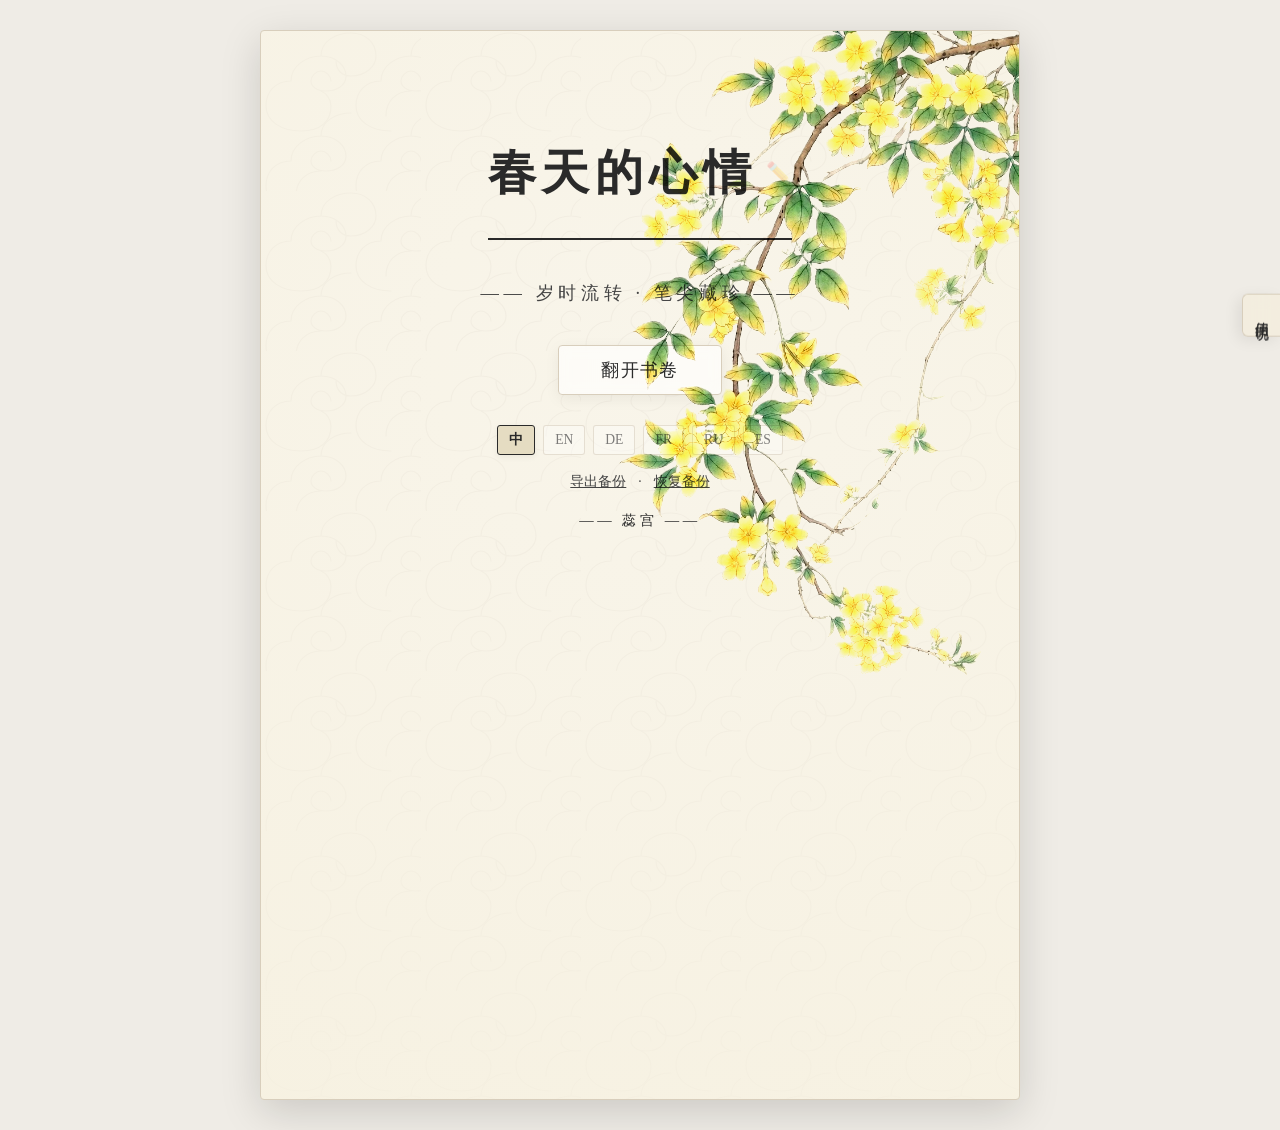
==== commit d9cfef8a: "Update index.html" ====
--- a/index.html
+++ b/index.html
@@ -7,6 +7,7 @@
 <meta name="apple-mobile-web-app-status-bar-style" content="black-translucent">
     <meta charset="UTF-8">
     <meta name="viewport" content="width=device-width, initial-scale=1.0">
+
     <title>春天的心情 · 蕊宫</title>
 
     <style>
@@ -467,12 +468,12 @@
     </style>
 </head>
 <body>
-<!-- 将容器放在这里：<body> 标签内部的合适位置 -->
+    <!-- 预留的日记内容容器（供后续密码/Token登录扩展使用）[cite: 21] -->
     <div id="diary-content" style="display: none;">
-        <!-- 这里放置您真正的日记内容 -->
         <h1>欢迎来到您的专属空间</h1>
     </div>
-    <!-- 直接连接到现成的 guide.html 静态文档 -->
+    
+    <!-- 直接连接到现成的 guide.html 静态文档[cite: 21] -->
     <a href="guide.html" class="guide-sidebar-tab" id="guideTabLabel" target="_blank">使用说明</a>
 
     <div class="book-sheet">
@@ -504,7 +505,7 @@
                 <span>·</span>
                 <label for="importFile" class="elegant-link" id="btnImportDataLabel" style="cursor: pointer;">恢复备份</label>
                 <input type="file" id="importFile" accept=".json" style="display: none;" onchange="importDiaryData(event)">
-                </div>
+            </div>
             
             <div style="margin-top: 20px; font-size: 0.9rem; color: var(--primary-color); letter-spacing: 0.25em;" id="coverBrand">—— 蕊宫 ——</div>
         </div>
@@ -577,20 +578,20 @@
         let currentPoetryIndex = 0; 
         let fileHandle = null;
 
-
+        // 页面加载完成时自动执行的检测逻辑（预留以后密码登录/Token校验使用）
         window.addEventListener('DOMContentLoaded', () => {
-            // 如果本地还没有日记数据，则尝试从隐藏的 #diary-content 容器中读取并初始化
-            if (!localStorage.getItem('ruigong_princess_diaries')) {
-                const hiddenDiv = document.getElementById('diary-content');
-                if (hiddenDiv) {
-                    const initialText = hiddenDiv.innerHTML.trim();
-                    // 如果容器内有实际内容，则写入 localStorage
-                    if (initialText) {
-                        localStorage.setItem('ruigong_princess_diaries', initialText);
-                    }
+            const urlParams = new URLSearchParams(window.location.search);
+            const token = urlParams.get('token');
+
+            if (token) {
+                // 如果以后需要根据 token 或密码控制显示隐藏，可在此处扩展
+                const diaryContent = document.getElementById('diary-content');
+                if (diaryContent) {
+                    diaryContent.style.display = 'block';
                 }
             }
         });
+
         const flowerList = [
             'image/flower1.jpg', 'image/flower2.jpg', 'image/flower3.jpg', 'image/flower4.jpg',
             'image/flower5.jpg', 'image/flower6.jpg', 'image/flower7.jpg', 'image/flower8.jpg',
@@ -668,8 +669,6 @@
                 clickEnter: "点击进入 >",
                 exportBtn: "导出备份",
                 importBtn: "恢复备份",
-                bindLocalFile: "绑定本地手稿",
-                bindMsg: "本地手稿连接已建立，所有书写将自动持久化。",
                 backupSuccess: "备份恢复成功！页面即将刷新。",
                 backupError: "文件格式错误，无法恢复备份！",
                 guideTab: "使用说明"
@@ -706,8 +705,6 @@
                 clickEnter: "View >",
                 exportBtn: "Export Backup",
                 importBtn: "Restore Backup",
-                bindLocalFile: "Bind Local Manuscript",
-                bindMsg: "File connection established! All writings will be automatically persisted.",
                 backupSuccess: "Backup restored successfully! Page is refreshing.",
                 backupError: "Invalid file format, cannot restore backup!",
                 guideTab: "Instructions"
@@ -744,8 +741,6 @@
                 clickEnter: "Anzeigen >",
                 exportBtn: "Backup exportieren",
                 importBtn: "Backup wiederherstellen",
-                bindLocalFile: "Lokales Manuskript binden",
-                bindMsg: "Verbindung zum lokalen Manuskript hergestellt. Alle Änderungen werden automatisch gespeichert.",
                 backupSuccess: "Backup erfolgreich wiederhergestellt! Die Seite wird aktualisiert.",
                 backupError: "Ungültiges Dateiformat, Backup konnte nicht wiederhergestellt werden!",
                 guideTab: "Anleitung"
@@ -782,8 +777,6 @@
                 clickEnter: "Voir >",
                 exportBtn: "Exporter la sauvegarde",
                 importBtn: "Restaurer la sauvegarde",
-                bindLocalFile: "Lier le manuscrit local",
-                bindMsg: "Connexion au manuscrit établie. Toutes les modifications seront enregistrées automatiquement.",
                 backupSuccess: "Sauvegarde restaurée avec succès ! Actualisation en cours.",
                 backupError: "Format de fichier invalide, échec de la restauration !",
                 guideTab: "Guide"
@@ -820,8 +813,6 @@
                 clickEnter: "Смотреть >",
                 exportBtn: "Экспорт бэкапа",
                 importBtn: "Импорт бэкапа",
-                bindLocalFile: "Привязать рукопись",
-                bindMsg: "Связь с локальным файлом установлена. Все записи сохраняются автоматически.",
                 backupSuccess: "Бэкап успешно восстановлен! Страница обновляется.",
                 backupError: "Неверный формат файла, не удалось восстановить бэкап!",
                 guideTab: "Справка"
@@ -858,8 +849,6 @@
                 clickEnter: "Ver >",
                 exportBtn: "Exportar copia",
                 importBtn: "Restaurar copia",
-                bindLocalFile: "Vincular manuscrito",
-                bindMsg: "Conexión de archivo establecida. Todos los escritos se guardarán automáticamente.",
                 backupSuccess: "¡Copia de seguridad restaurada con éxito! La página se recargará.",
                 backupError: "¡Formato de archivo erróneo, no se pudo restaurar!",
                 guideTab: "Guía"
@@ -913,7 +902,6 @@
 
             document.getElementById('btnExportData').innerText = t.exportBtn;
             document.getElementById('btnImportDataLabel').innerText = t.importBtn;
-            document.getElementById('saveButton').innerText = t.bindLocalFile;
             document.getElementById('guideTabLabel').innerText = t.guideTab;
 
             if (!editingDate) {
@@ -936,8 +924,6 @@
             initStickerThumbnails();
             renderMonthCatalog();
             goToPage('pageCover');
-
-            
         };
 
         function toggleStickerToolbar() {
@@ -1114,7 +1100,10 @@
             const dataString = JSON.stringify(entries);
             localStorage.setItem('ruigong_princess_diaries', dataString);
 
-          
+            // 如果绑定了本地手稿文件句柄，则同步写入磁盘
+            if (fileHandle) {
+                await syncToDisk(dataString);
+            }
 
             alert(t.alertSuccess);
 
@@ -1141,7 +1130,9 @@
                 const dataString = JSON.stringify(entries);
                 localStorage.setItem('ruigong_princess_diaries', dataString);
 
-                
+                if (fileHandle) {
+                    await syncToDisk(dataString);
+                }
                 
                 const month = dateToDelete.substring(0, 7);
                 editingDate = null;
@@ -1283,31 +1274,7 @@
                     });
             });
         }
+
     </script>
-<script>
-    // 页面加载完成时自动执行的检测逻辑
-    window.addEventListener('DOMContentLoaded', () => {
-        const urlParams = new URLSearchParams(window.location.search);
-        const token = urlParams.get('token');
-
-        if (token) {
-            // 如果链接里带了 token，说明是受邀客户，直接隐藏登记表单
-            // 并显示您的电子日记内容容器
-            document.getElementById('subscribeForm').style.display = 'none';
-            document.querySelector('.subtitle').style.display = 'none';
-            
-            // 假设您有一个 id 为 'diary-content' 的区域来存放日记
-            // 如果还没有，可以在页面上放一个 <div id="diary-content" style="display:none;">...</div>
-            const diaryContent = document.getElementById('diary-content');
-            if (diaryContent) {
-                diaryContent.style.display = 'block';
-            } else {
-                document.getElementById('message').innerHTML = "正在加载您的专属日记... / Loading your exclusive diary...";
-                // 这里可以执行跳转，或者展示日记内容
-                // window.location.href = "/diary-reader.html"; 
-            }
-        }
-    });
-</script>
 </body>
 </html>
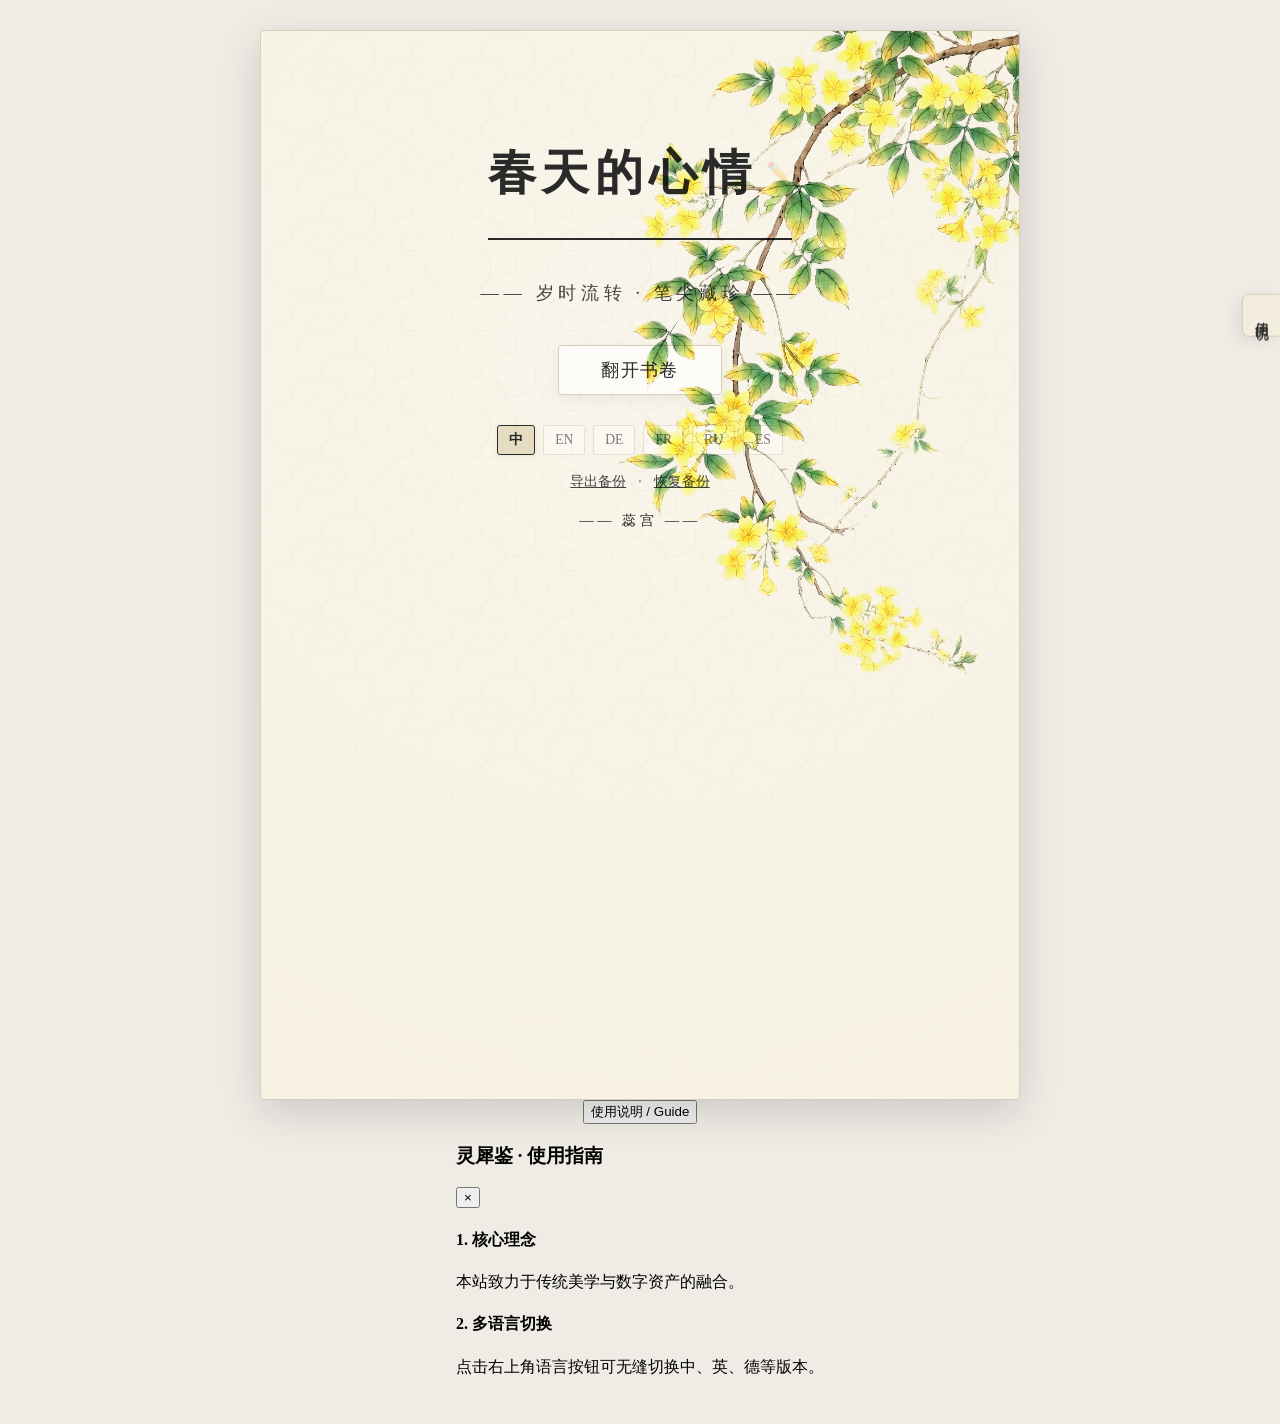
==== commit 22f58475: "Update index.html" ====
--- a/index.html
+++ b/index.html
@@ -465,6 +465,7 @@
             background: rgba(255, 255, 255, 0.95);
             padding-right: 13px;
         }
+/* 侧边抽屉核心样式 */
     </style>
 </head>
 <body>
@@ -1276,5 +1277,30 @@
         }
 
     </script>
+<!-- 触发抽屉的按钮（通常放在顶部导航栏） -->
+<button class="guide-trigger-btn" onclick="toggleGuideDrawer()">使用说明 / Guide</button>
+
+<!-- 背景遮罩 -->
+<div class="drawer-overlay" id="drawerOverlay" onclick="toggleGuideDrawer()"></div>
+
+<!-- 侧边拉出式抽屉 -->
+<div class="guide-drawer" id="guideDrawer">
+    <div class="guide-header">
+        <h3 id="drawerTitle">灵犀鉴 · 使用指南</h3>
+        <button class="guide-close-btn" onclick="toggleGuideDrawer()">&times;</button>
+    </div>
+    <div class="guide-body" id="guideContentArea">
+        <!-- 动态多语言或静态说明内容 -->
+        <div class="guide-section">
+            <h4 id="h2Title1">1. 核心理念</h4>
+            <p id="pText1">本站致力于传统美学与数字资产的融合。</p>
+        </div>
+        <div class="guide-section">
+            <h4 id="h2Title2">2. 多语言切换</h4>
+            <p id="pText2">点击右上角语言按钮可无缝切换中、英、德等版本。</p>
+        </div>
+        <!-- 可根据需要继续扩展区块 -->
+    </div>
+</div>
 </body>
 </html>
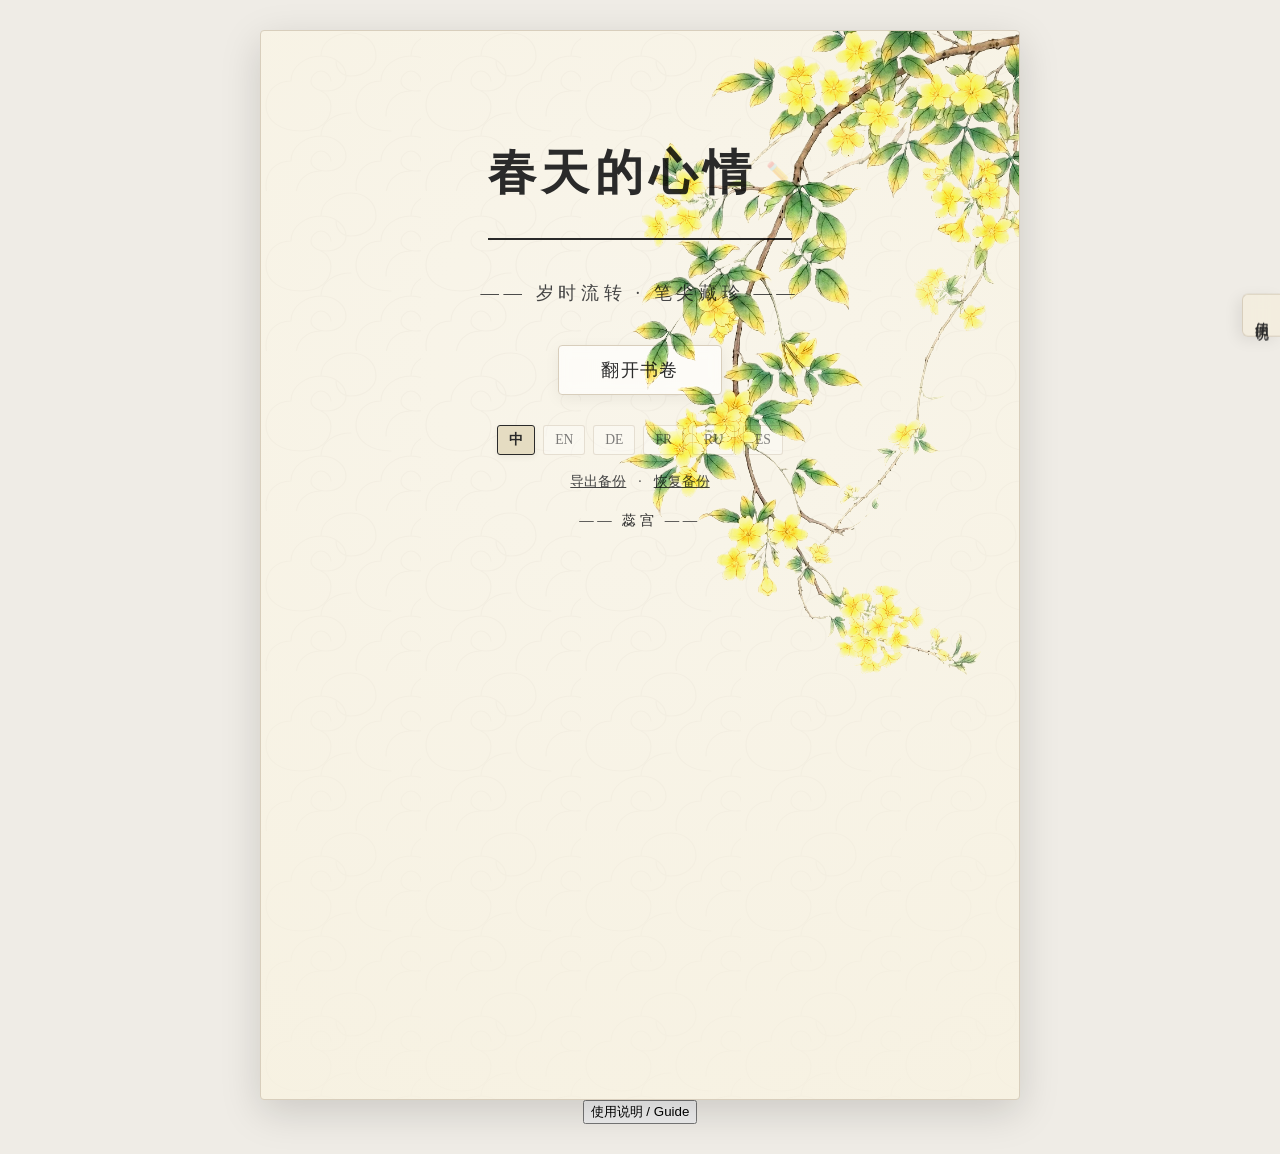
==== commit 00f36138: "Update index.html" ====
--- a/index.html
+++ b/index.html
@@ -1283,22 +1283,8 @@
 <!-- 背景遮罩 -->
 <div class="drawer-overlay" id="drawerOverlay" onclick="toggleGuideDrawer()"></div>
 
-<!-- 侧边拉出式抽屉 -->
-<div class="guide-drawer" id="guideDrawer">
-    <div class="guide-header">
-        <h3 id="drawerTitle">灵犀鉴 · 使用指南</h3>
-        <button class="guide-close-btn" onclick="toggleGuideDrawer()">&times;</button>
-    </div>
-    <div class="guide-body" id="guideContentArea">
-        <!-- 动态多语言或静态说明内容 -->
-        <div class="guide-section">
-            <h4 id="h2Title1">1. 核心理念</h4>
-            <p id="pText1">本站致力于传统美学与数字资产的融合。</p>
-        </div>
-        <div class="guide-section">
-            <h4 id="h2Title2">2. 多语言切换</h4>
-            <p id="pText2">点击右上角语言按钮可无缝切换中、英、德等版本。</p>
-        </div>
+
+
         <!-- 可根据需要继续扩展区块 -->
     </div>
 </div>
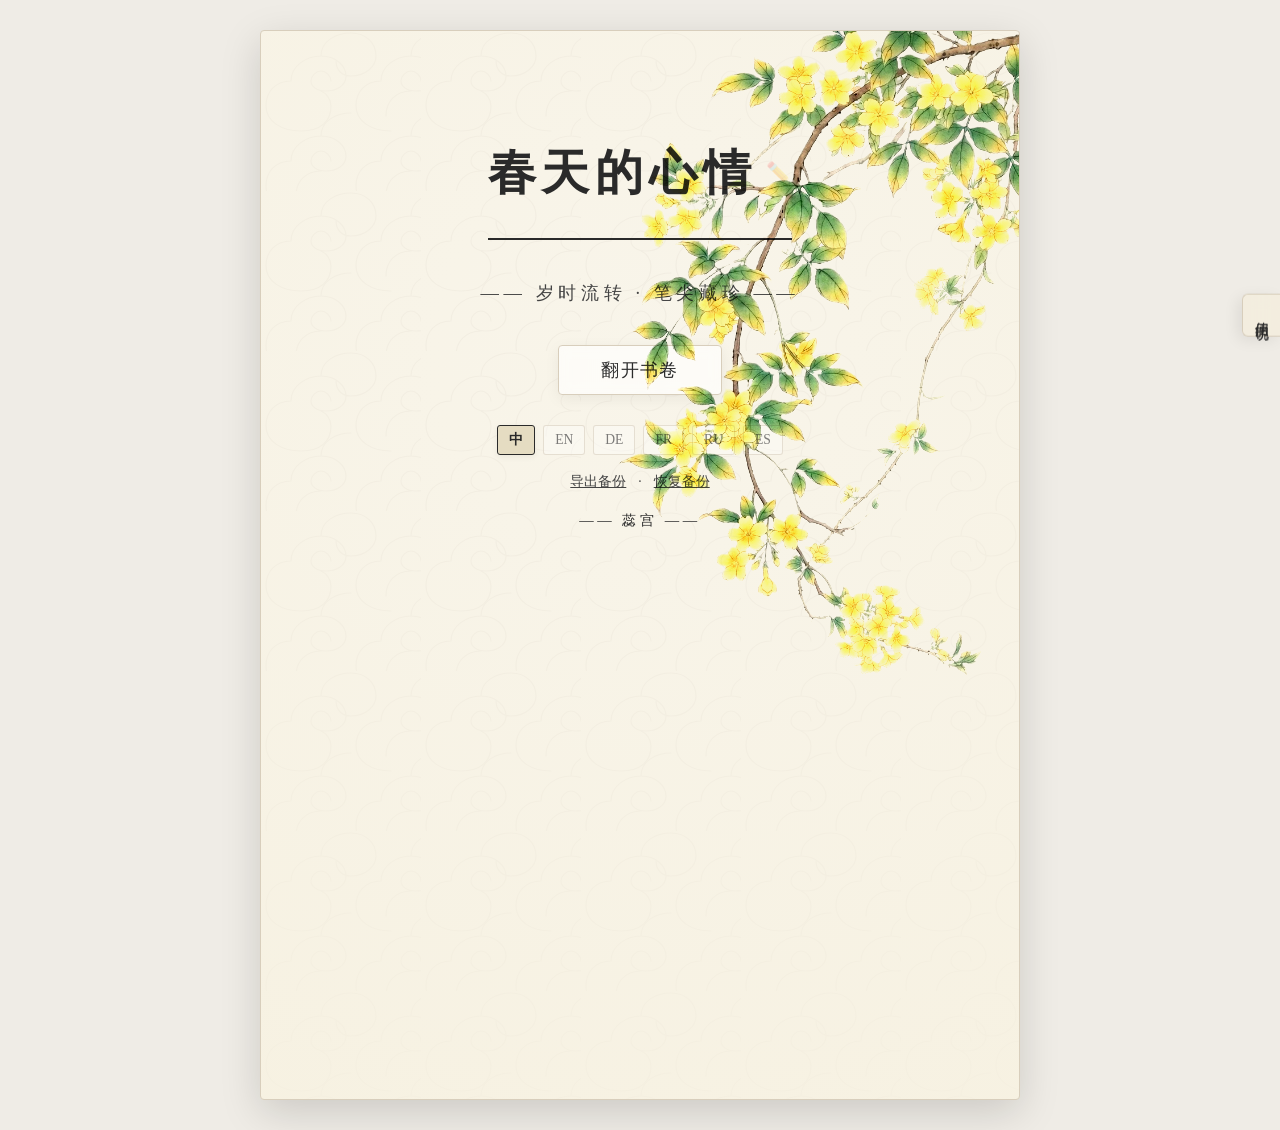
==== commit 6b5e4643: "Update index.html" ====
--- a/index.html
+++ b/index.html
@@ -1277,8 +1277,7 @@
         }
 
     </script>
-<!-- 触发抽屉的按钮（通常放在顶部导航栏） -->
-<button class="guide-trigger-btn" onclick="toggleGuideDrawer()">使用说明 / Guide</button>
+
 
 <!-- 背景遮罩 -->
 <div class="drawer-overlay" id="drawerOverlay" onclick="toggleGuideDrawer()"></div>
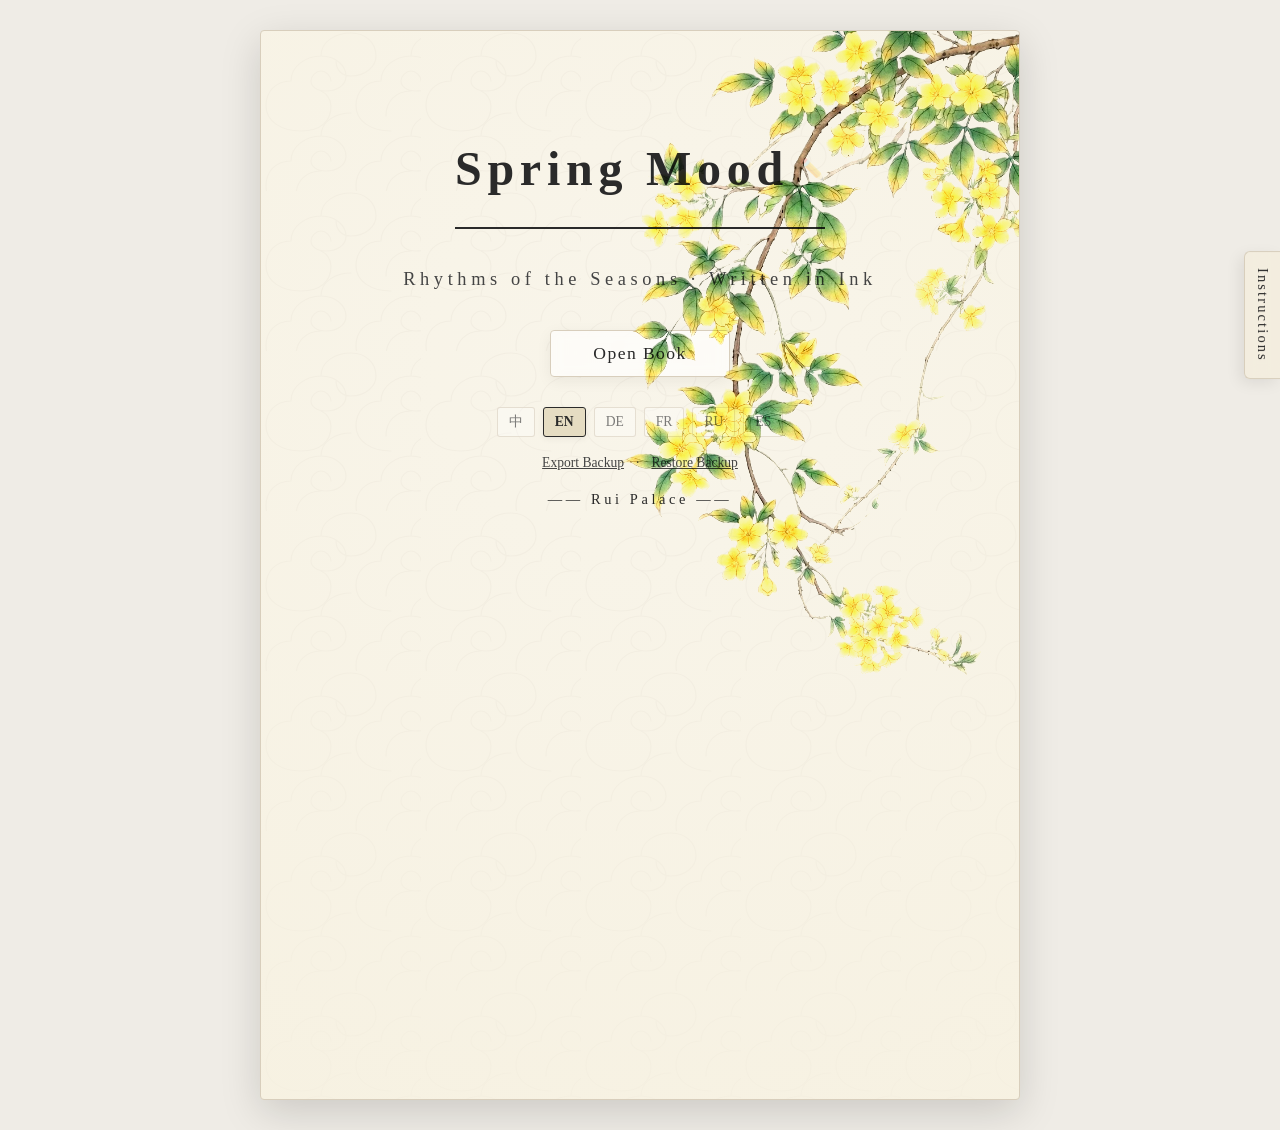
==== commit 825980ce: "Update index.html" ====
--- a/index.html
+++ b/index.html
@@ -1,5 +1,5 @@
 <!DOCTYPE html>
-<html lang="zh-CN">
+<html lang="en">
 <head>
 <link rel="manifest" href="manifest.json">
 <meta name="theme-color" content="#F4EEDC">
@@ -8,7 +8,7 @@
     <meta charset="UTF-8">
     <meta name="viewport" content="width=device-width, initial-scale=1.0">
 
-    <title>春天的心情 · 蕊宫</title>
+    <title>Spring Mood · Rui Palace</title>
 
     <style>
 :root {
@@ -434,7 +434,6 @@
         .poetry-footer:hover { opacity: 0.7; }
         .brand-footer { font-size: 0.85rem; color: var(--primary-color); letter-spacing: 0.03em; }
 
-        /* 静态外链式使用说明侧边栏标签样式 */
         .guide-sidebar-tab {
             position: fixed;
             right: 0;
@@ -465,36 +464,33 @@
             background: rgba(255, 255, 255, 0.95);
             padding-right: 13px;
         }
-/* 侧边抽屉核心样式 */
     </style>
 </head>
 <body>
-    <!-- 预留的日记内容容器（供后续密码/Token登录扩展使用）[cite: 21] -->
     <div id="diary-content" style="display: none;">
-        <h1>欢迎来到您的专属空间</h1>
+        <h1>Welcome to your exclusive space</h1>
     </div>
     
-    <!-- 直接连接到现成的 guide.html 静态文档[cite: 21] -->
-    <a href="guide.html" class="guide-sidebar-tab" id="guideTabLabel" target="_blank">使用说明</a>
+    <a href="guide.html" class="guide-sidebar-tab" id="guideTabLabel" target="_blank">Instructions</a>
 
     <div class="book-sheet">
-        <img src="" alt="花卉贴纸" class="corner-flower-sticker" id="stickerImg">
+        <img src="" alt="Flower Sticker" class="corner-flower-sticker" id="stickerImg">
 
         <div class="page cover-page active" id="pageCover">
-            <div class="cover-title-wrapper" title="点击即可修改标题">
+            <div class="cover-title-wrapper" title="Click to edit title">
                 <div class="cover-title-row">
-                    <h1 class="cover-title" id="coverTitle" contenteditable="true">春天的心情</h1>
+                    <h1 class="cover-title" id="coverTitle" contenteditable="true">Spring Mood</h1>
                     <span class="edit-pencil-icon">✏️</span>
                 </div>
-                <span class="edit-hint-text" id="editHintText">（点击标题可修改）</span>
+                <span class="edit-hint-text" id="editHintText">(Click title to edit)</span>
             </div>
 
-            <div class="cover-subtitle" id="coverSubtitle">—— 岁时流转 · 笔尖藏珍 ——</div>
-            <button class="btn-open" id="btnOpenText" onclick="goToPage('pageIndex')">翻开书卷</button>
+            <div class="cover-subtitle" id="coverSubtitle">Rhythms of the Seasons · Written in Ink</div>
+            <button class="btn-open" id="btnOpenText" onclick="goToPage('pageIndex')">Open Book</button>
             
             <div class="lang-switcher-bottom">
-                <button class="lang-btn active" onclick="switchLanguage('zh', this)">中</button>
-                <button class="lang-btn" onclick="switchLanguage('en', this)">EN</button>
+                <button class="lang-btn" onclick="switchLanguage('zh', this)">中</button>
+                <button class="lang-btn active" onclick="switchLanguage('en', this)">EN</button>
                 <button class="lang-btn" onclick="switchLanguage('de', this)">DE</button>
                 <button class="lang-btn" onclick="switchLanguage('fr', this)">FR</button>
                 <button class="lang-btn" onclick="switchLanguage('ru', this)">RU</button>
@@ -502,71 +498,71 @@
             </div>
 
             <div class="elegant-backup-bar">
-                <button class="elegant-link" onclick="exportDiaryData()" id="btnExportData">导出备份</button>
+                <button class="elegant-link" onclick="exportDiaryData()" id="btnExportData">Export Backup</button>
                 <span>·</span>
-                <label for="importFile" class="elegant-link" id="btnImportDataLabel" style="cursor: pointer;">恢复备份</label>
+                <label for="importFile" class="elegant-link" id="btnImportDataLabel" style="cursor: pointer;">Restore Backup</label>
                 <input type="file" id="importFile" accept=".json" style="display: none;" onchange="importDiaryData(event)">
             </div>
             
-            <div style="margin-top: 20px; font-size: 0.9rem; color: var(--primary-color); letter-spacing: 0.25em;" id="coverBrand">—— 蕊宫 ——</div>
+            <div style="margin-top: 20px; font-size: 0.9rem; color: var(--primary-color); letter-spacing: 0.25em;" id="coverBrand">—— Rui Palace ——</div>
         </div>
 
         <div class="page" id="pageIndex">
             <div class="page-nav">
-                <span class="nav-title" id="indexTitleText">目录与过往藏珍</span>
-                <button class="btn-link" id="btnCloseBook" onclick="goToPage('pageCover')">合上书封</button>
+                <span class="nav-title" id="indexTitleText">Catalog & Past Treasures</span>
+                <button class="btn-link" id="btnCloseBook" onclick="goToPage('pageCover')">Close Cover</button>
             </div>
             <div class="index-actions">
-                <button class="btn-link" id="btnBackToMonths" onclick="renderMonthCatalog()" style="display: none; font-size: 0.95rem;">← 返回月份目录</button>
+                <button class="btn-link" id="btnBackToMonths" onclick="renderMonthCatalog()" style="display: none; font-size: 0.95rem;">← Back to Months</button>
                 <span id="currentMonthIndicator" style="font-size: 0.95rem; font-weight: 600; color: var(--primary-color);"></span>
-                <button class="btn-primary" id="btnNewDiary" onclick="openNewDiary()">+ 书写新日记</button>
+                <button class="btn-primary" id="btnNewDiary" onclick="openNewDiary()">+ Write New Diary</button>
             </div>
             <div class="index-page-content" id="catalogList"></div>
 
-            <div style="text-align: center; font-size: 0.85rem; color: var(--primary-color); letter-spacing: 0.15em; margin-top: 10px;" id="indexBrandText">—— 蕊宫 ——</div>
+            <div style="text-align: center; font-size: 0.85rem; color: var(--primary-color); letter-spacing: 0.15em; margin-top: 10px;" id="indexBrandText">—— Rui Palace ——</div>
         </div>
 
         <div class="page" id="pageWrite">
             <div class="page-nav">
-                <span class="nav-title" id="writePageTitle">落笔生花</span>
-                <button class="btn-link" id="btnBackCatalog" onclick="handleBackFromWrite()">返回目录</button>
+                <span class="nav-title" id="writePageTitle">Inking Blossoms</span>
+                <button class="btn-link" id="btnBackCatalog" onclick="handleBackFromWrite()">Back to Catalog</button>
             </div>
             
             <div class="sticker-toggle-bar">
-                <span id="stickerStatusHint">🌸 当前已贴上精致花卉装饰</span>
-                <button class="btn-link" onclick="toggleStickerToolbar()" id="btnToggleSticker" style="font-size: 0.85rem;">更换/调整贴纸</button>
+                <span id="stickerStatusHint">🌸 Floral sticker applied</span>
+                <button class="btn-link" onclick="toggleStickerToolbar()" id="btnToggleSticker" style="font-size: 0.85rem;">Change/Adjust Sticker</button>
             </div>
 
             <div class="sticker-toolbar" id="stickerToolbarPanel">
                 <div style="display: flex; justify-content: space-between; align-items: center; margin-bottom: 6px;">
-                    <span id="labelStickerPick" style="font-weight: 600;">🌸 选择贴纸：</span>
-                    <button class="btn-link" onclick="toggleStickerToolbar()" id="btnCloseStickerPanel" style="font-size: 0.8rem;">完成/收起</button>
+                    <span id="labelStickerPick" style="font-weight: 600;">🌸 Select Sticker:</span>
+                    <button class="btn-link" onclick="toggleStickerToolbar()" id="btnCloseStickerPanel" style="font-size: 0.8rem;">Done</button>
                 </div>
                 <div class="sticker-options" id="stickerThumbnails"></div>
                 <div style="display: flex; align-items: center; gap: 8px; margin-top: 10px; border-top: 1px dashed var(--line-color); padding-top: 6px;">
-                    <span id="labelStickerPos">贴纸角位：</span>
-                    <button class="pos-btn" onclick="setStickerPosition('top-right')" id="posTR">右上</button>
-                    <button class="pos-btn" onclick="setStickerPosition('top-left')" id="posTL">左上</button>
-                    <button class="pos-btn" onclick="setStickerPosition('bottom-right')" id="posBR">右下</button>
-                    <button class="pos-btn" onclick="setStickerPosition('bottom-left')" id="posBL">左下</button>
+                    <span id="labelStickerPos">Sticker Corner:</span>
+                    <button class="pos-btn" onclick="setStickerPosition('top-right')" id="posTR">Top-Right</button>
+                    <button class="pos-btn" onclick="setStickerPosition('top-left')" id="posTL">Top-Left</button>
+                    <button class="pos-btn" onclick="setStickerPosition('bottom-right')" id="posBR">Bottom-Right</button>
+                    <button class="pos-btn" onclick="setStickerPosition('bottom-left')" id="posBL">Bottom-Left</button>
                 </div>
             </div>
 
             <header class="diary-header">
-                <input type="text" class="editable-input" id="inputLocation" value="纽比贝格" style="width: 110px;">
+                <input type="text" class="editable-input" id="inputLocation" value="Neubiberg" style="width: 110px;">
                 <input type="date" class="editable-input" id="inputDate" style="width: 135px;">
-                <input type="text" class="editable-input" id="inputWeather" value="" style="width: 160px;">
+                <input type="text" class="editable-input" id="inputWeather" value="Spring · Sunny 24°C" style="width: 160px;">
             </header>
 
             <main class="writing-area">
-                <textarea class="diary-textarea" id="textareaContent" placeholder="在此落笔，记录节气与心境……"></textarea>
+                <textarea class="diary-textarea" id="textareaContent" placeholder="Write down your solar terms and moods here..."></textarea>
             </main>
 
             <footer class="diary-footer">
-                <button class="btn-link" id="btnDelete" style="color: var(--sub-text);" onclick="deleteCurrentDiary()">删除这篇</button>
-                <div class="poetry-footer" id="poetryFooterText" onclick="setRandomPoetry()" title="点击切换一首春日诗词">“等闲识得东风面，万紫千红总是春。”</div>
-                <div class="brand-footer" id="writeBrandText">—— 蕊宫 ——</div>
-                <button class="btn-primary" id="btnSaveRecord" onclick="saveAndReturnIndex()" style="padding: 6px 16px; font-size: 0.9rem;">保存收录</button>
+                <button class="btn-link" id="btnDelete" style="color: var(--sub-text);" onclick="deleteCurrentDiary()">Delete Entry</button>
+                <div class="poetry-footer" id="poetryFooterText" onclick="setRandomPoetry()" title="Click to change spring poetry">“Recognizing the east wind's face with ease, a myriad of purples and reds always mean spring.”</div>
+                <div class="brand-footer" id="writeBrandText">—— Rui Palace ——</div>
+                <button class="btn-primary" id="btnSaveRecord" onclick="saveAndReturnIndex()" style="padding: 6px 16px; font-size: 0.9rem;">Save & Record</button>
             </footer>
         </div>
     </div>
@@ -579,18 +575,18 @@
         let currentPoetryIndex = 0; 
         let fileHandle = null;
 
-        // 页面加载完成时自动执行的检测逻辑（预留以后密码登录/Token校验使用）
         window.addEventListener('DOMContentLoaded', () => {
             const urlParams = new URLSearchParams(window.location.search);
             const token = urlParams.get('token');
 
             if (token) {
-                // 如果以后需要根据 token 或密码控制显示隐藏，可在此处扩展
                 const diaryContent = document.getElementById('diary-content');
                 if (diaryContent) {
                     diaryContent.style.display = 'block';
                 }
             }
+            // 页面加载后依据当前默认语言初始化文本
+            updatePageTexts();
         });
 
         const flowerList = [
@@ -677,7 +673,7 @@
             en: {
                 title: "Spring Mood",
                 editHint: "(Click title to edit)",
-                subtitle: "Seasons Flow · Treasures in Pen",
+                subtitle: "Rhythms of the Seasons · Written in Ink",
                 openBtn: "Open Book",
                 indexTitle: "Catalog & Past Treasures",
                 closeBook: "Close Cover",
@@ -856,7 +852,8 @@
             }
         };
 
-        let currentLang = 'zh';
+        // 【修改点2】将默认启动语言改为英文 'en'
+        let currentLang = 'en';
 
         function switchLanguage(lang, btnElement) {
             currentLang = lang;
@@ -1101,7 +1098,6 @@
             const dataString = JSON.stringify(entries);
             localStorage.setItem('ruigong_princess_diaries', dataString);
 
-            // 如果绑定了本地手稿文件句柄，则同步写入磁盘
             if (fileHandle) {
                 await syncToDisk(dataString);
             }
@@ -1268,24 +1264,13 @@
             window.addEventListener('load', () => {
                 navigator.serviceWorker.register('./sw.js')
                     .then(reg => {
-                        console.log('Service Worker 注册成功:', reg.scope);
+                        console.log('Service Worker registered:', reg.scope);
                     })
                     .catch(err => {
-                        console.log('Service Worker 注册失败:', err);
+                        console.log('Service Worker registration failed:', err);
                     });
             });
         }
-
     </script>
-
-
-<!-- 背景遮罩 -->
-<div class="drawer-overlay" id="drawerOverlay" onclick="toggleGuideDrawer()"></div>
-
-
-
-        <!-- 可根据需要继续扩展区块 -->
-    </div>
-</div>
 </body>
 </html>
